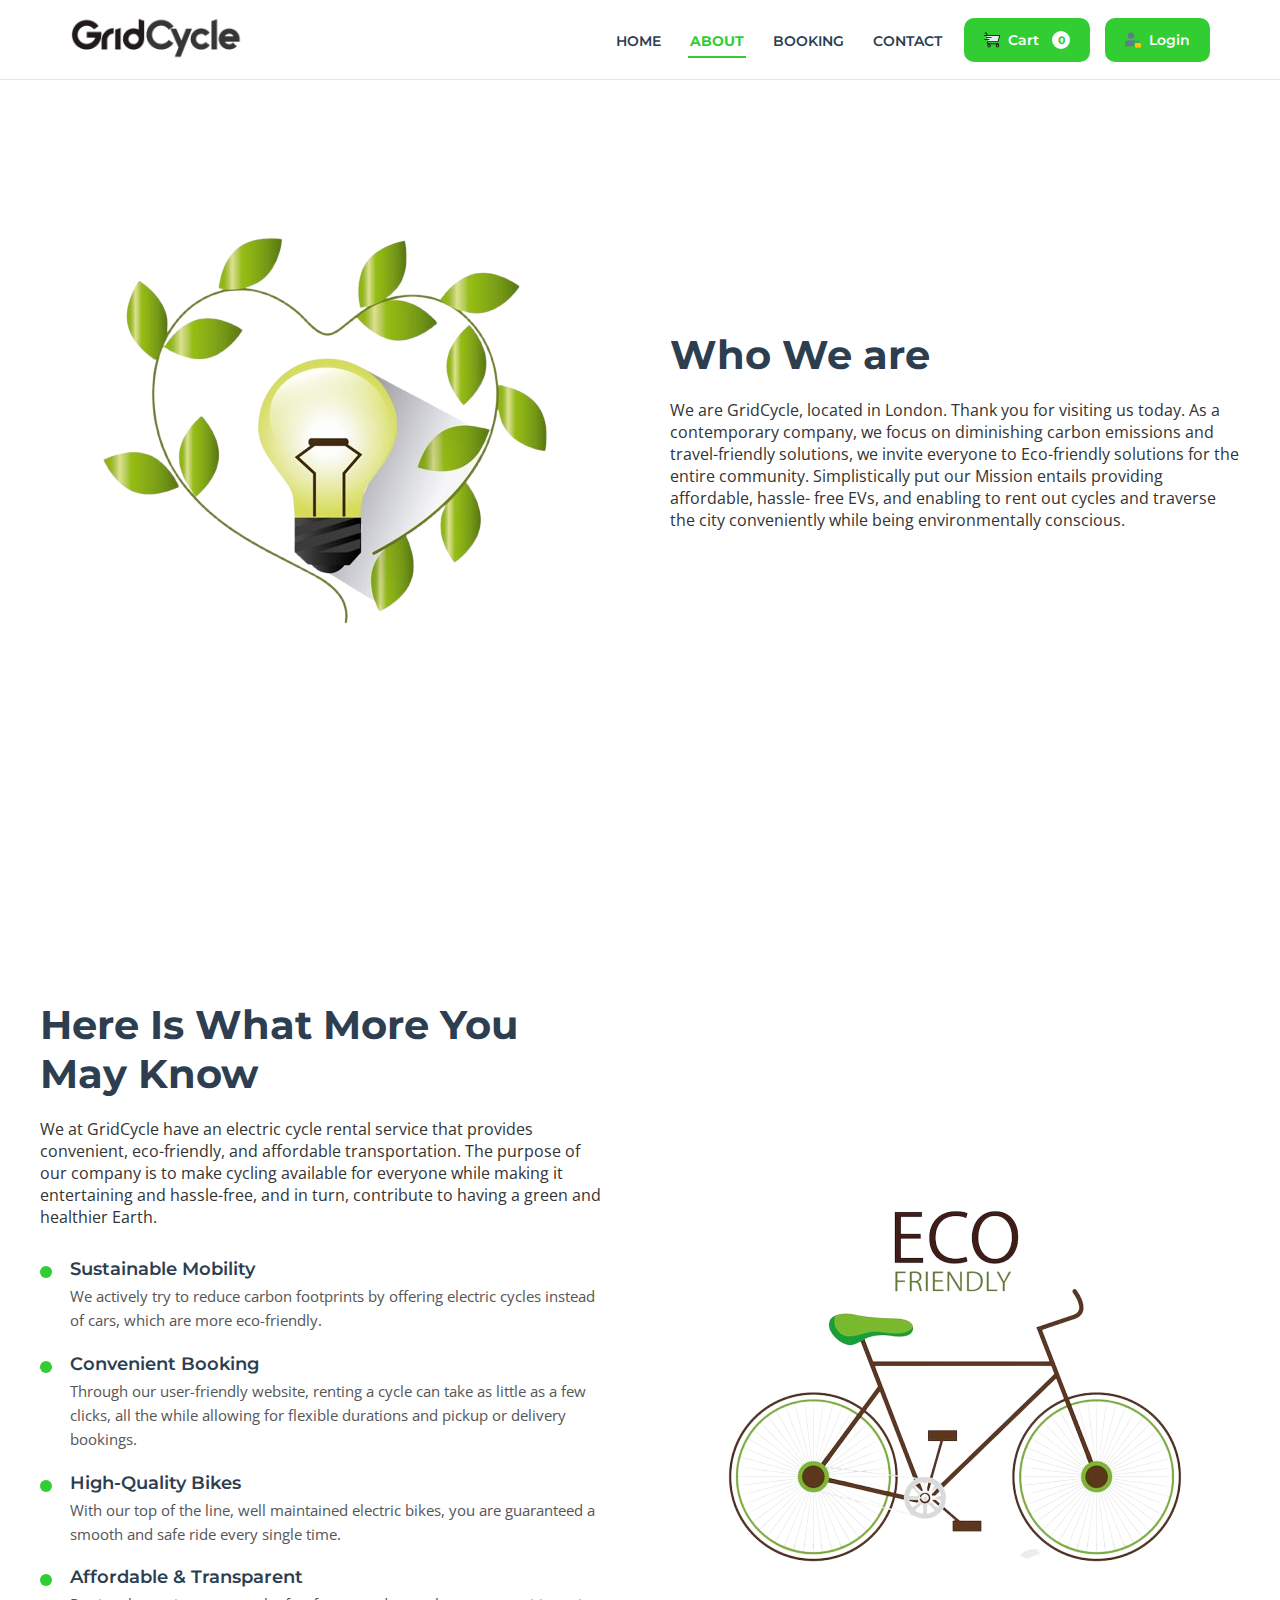
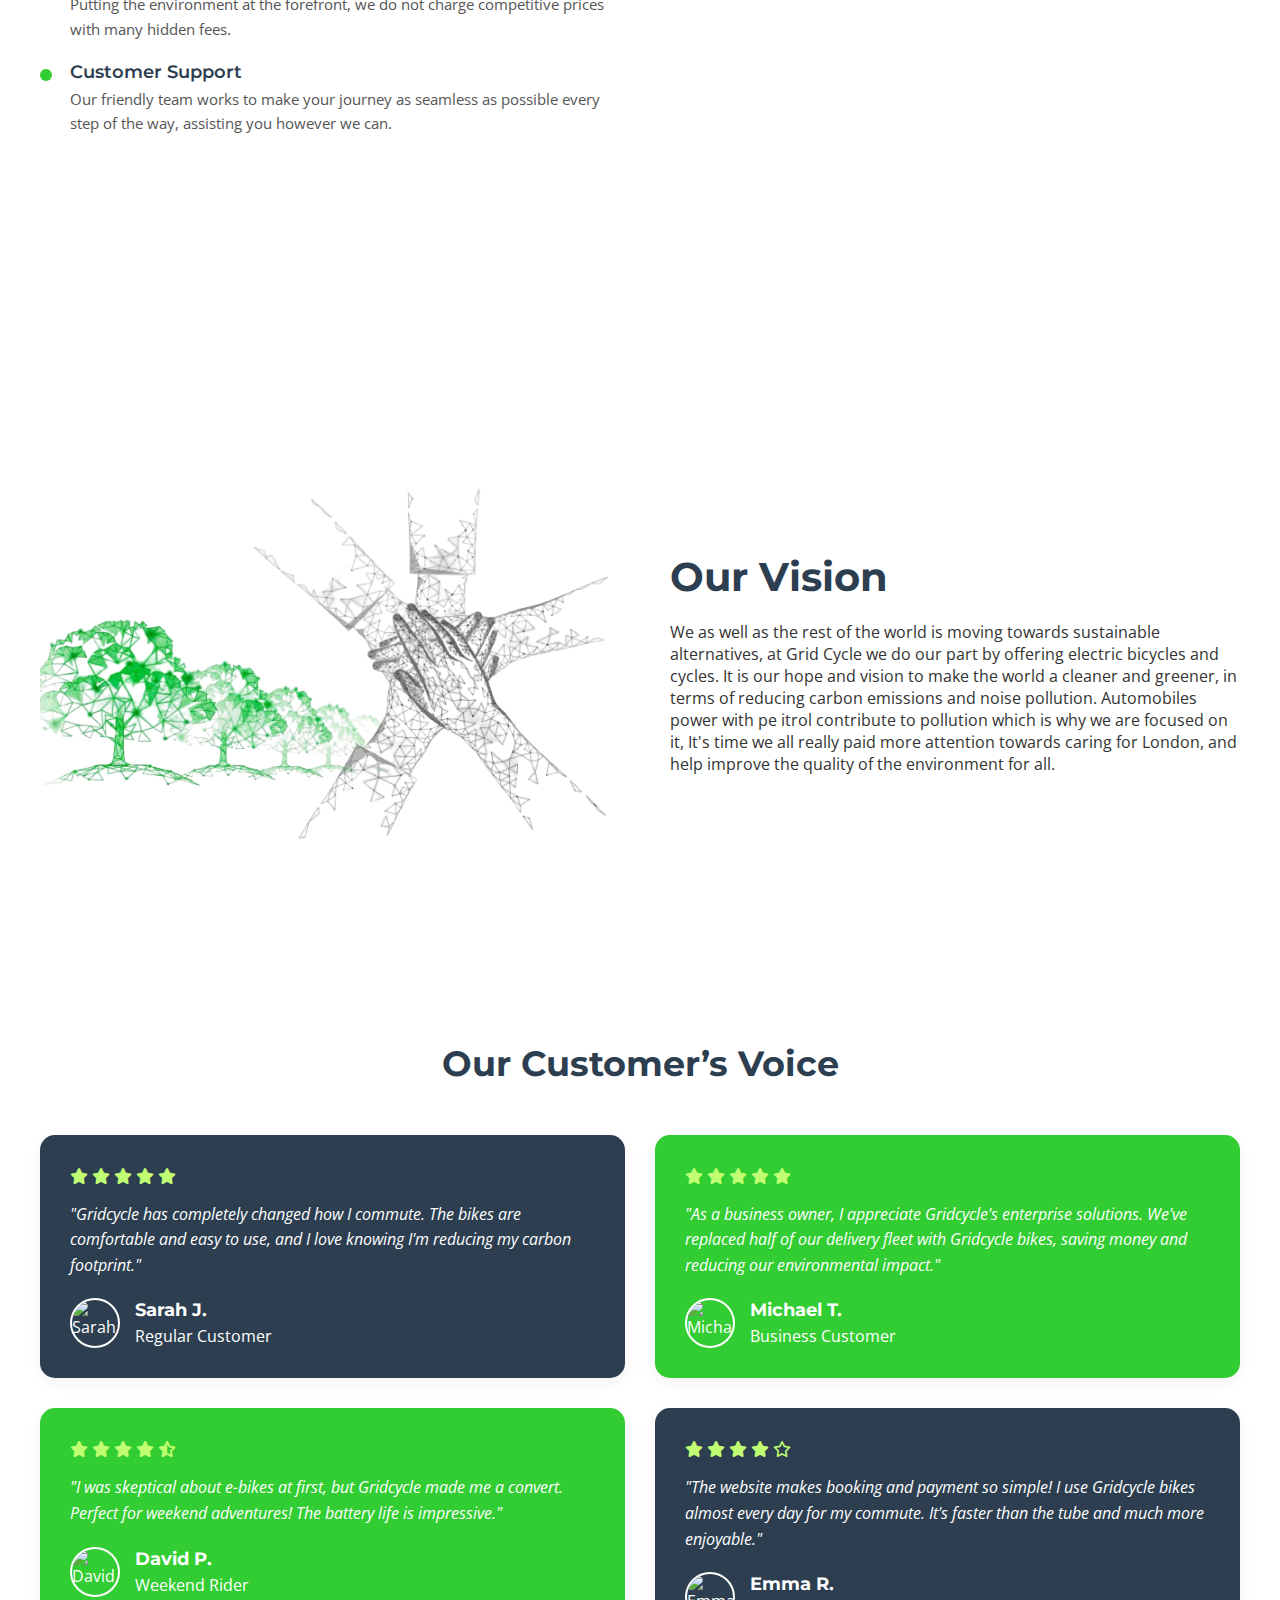
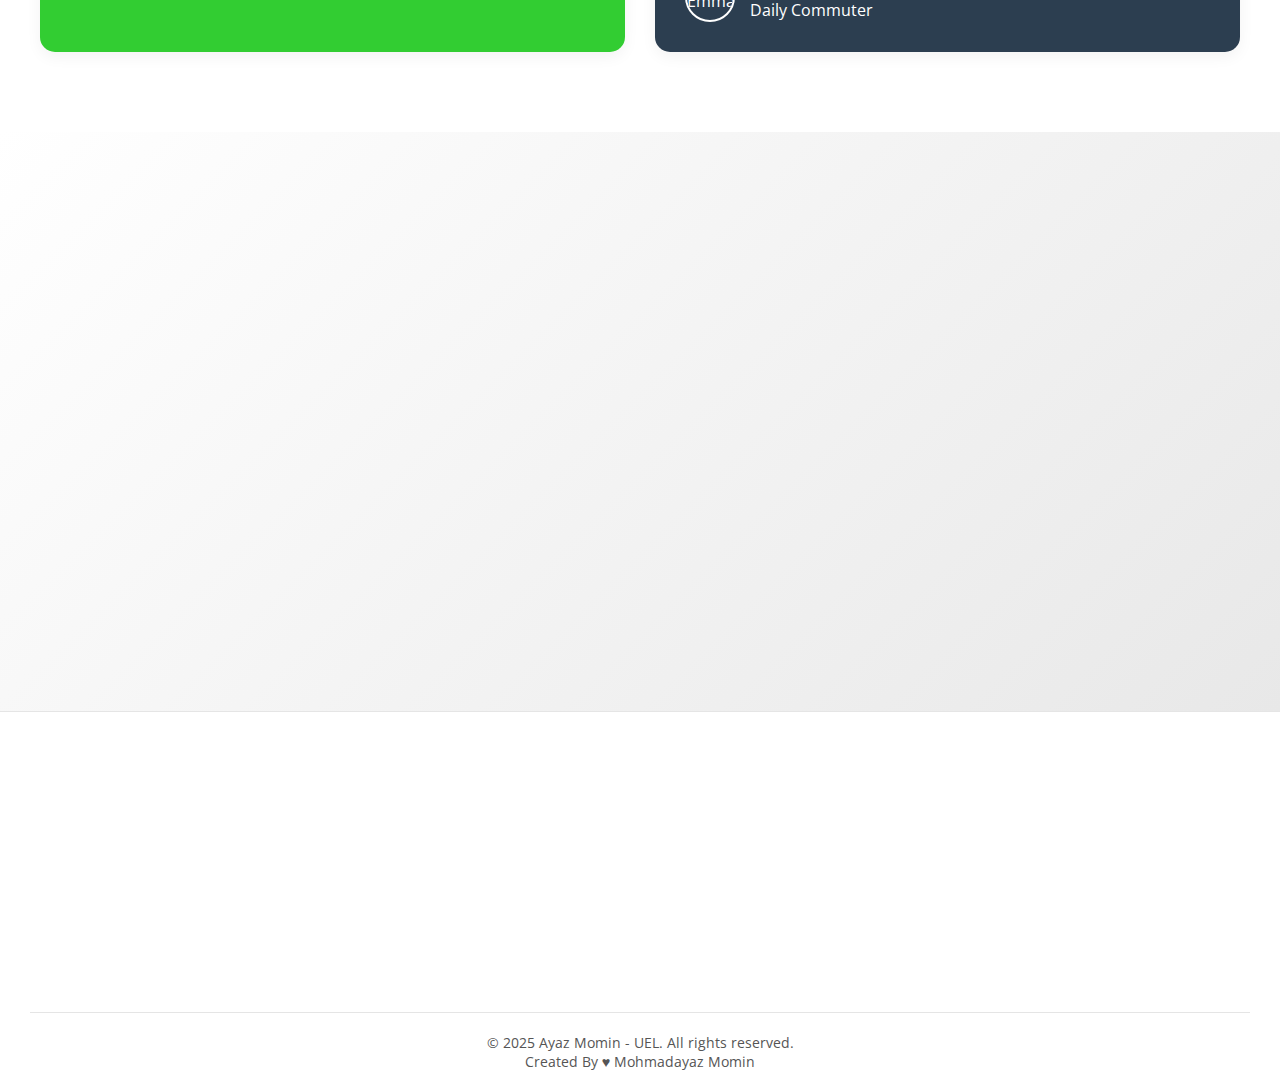
==== about.html @ 5d43e517 "Initial commit" ====
<!DOCTYPE html>
<html lang="en">
  <head>
    <meta charset="UTF-8" />
    <meta
      name="viewport"
      content="width=device-width, initial-scale=1.0, minimum-scale=1.0, maximum-scale=1.0, user-scalable=no"
    />
    <meta name="apple-mobile-web-app-capable" content="yes" />
    <title>About Us - Gridcycle</title>
    <link
      rel="stylesheet"
      href="https://cdnjs.cloudflare.com/ajax/libs/font-awesome/6.0.0/css/all.min.css"
    />
    <link
      href="https://fonts.googleapis.com/css2?family=Montserrat:wght@300;400;600;700&family=Open+Sans:wght@300;400;600&display=swap"
      rel="stylesheet"
    />
    <link rel="stylesheet" href="assets/css/style.css" />
    <link rel="stylesheet" href="assets/css/about.css" />
    <link rel="icon" href="assets/img/favico.ico" />
  </head>
  <body>
    <nav id="navbar">
      <div class="nav-wrapper">
        <div class="logo">
          <a href="index.html"><img src="assets/img/logo.png" alt="Logo" /></a>
        </div>
        <div class="nav-content-right">
          <ul id="menu">
            <li><a href="index.html">Home</a></li>
            <li><a href="about.html" class="active">About</a></li>
            <li><a href="booking.html">Booking</a></li>
            <li><a href="contact.html">Contact</a></li>
          </ul>
          <div class="nav-buttons desktop">
            <button class="nav-btn cart-btn" id="cartButton">
              <img
                src="assets/img/icons/cart.png"
                alt="Cart"
                class="btn-icon"
              />
              <span>Cart</span>
              <span class="cart-count" id="cartCount">0</span>
            </button>
            <button class="nav-btn login-btn" id="loginButton">
              <img
                src="assets/img/icons/user.png"
                alt="Login"
                class="btn-icon"
              />
              <span>Login</span>
            </button>
          </div>
          <button id="hamburger" aria-label="Menu">
            <span></span>
            <span></span>
            <span></span>
          </button>
        </div>
      </div>
    </nav>

    <div id="menu-container">
      <ul id="menu-mobile">
        <li><a href="index.html">Home</a></li>
        <li><a href="about.html" class="active">About</a></li>
        <li><a href="booking.html">Booking</a></li>
        <li><a href="contact.html">Contact</a></li>
      </ul>
      <div class="nav-buttons">
        <button class="nav-btn cart-btn" id="cartButtonMobile">
          <img src="assets/img/icons/cart.png" alt="Cart" class="btn-icon" />
          <span>Cart</span>
          <span class="cart-count" id="cartCountMobile">0</span>
        </button>
        <button class="nav-btn login-btn" id="loginButtonMobile">
          <img src="assets/img/icons/user.png" alt="Login" class="btn-icon" />
          <span>Login</span>
        </button>
      </div>
    </div>

    <section class="hero-section first-hero animated">
      <div class="hero-container">
        <div class="hero-image">
          <img src="assets/img/who-we-are-2.png" alt="Who We Are" />
        </div>
        <div class="hero-text">
          <h1 class="heading">Who We are</h1>
          <p class="subtext">
            We are GridCycle, located in London. Thank you for visiting us
            today. As a contemporary company, we focus on diminishing carbon
            emissions and travel-friendly solutions, we invite everyone to
            Eco-friendly solutions for the entire community. Simplistically put
            our Mission entails providing affordable, hassle- free EVs, and
            enabling to rent out cycles and traverse the city conveniently while
            being environmentally conscious.
          </p>
        </div>
      </div>
    </section>

    <section class="hero-section animated">
      <div class="hero-container">
        <div class="hero-text">
          <h1 class="heading">Here Is What More You May Know</h1>
          <p class="subtext">
            We at GridCycle have an electric cycle rental service that provides
            convenient, eco-friendly, and affordable transportation. The purpose
            of our company is to make cycling available for everyone while
            making it entertaining and hassle-free, and in turn, contribute to
            having a green and healthier Earth.
          </p>
          <ul class="features-list">
            <li class="feature-item animated">
              <div class="feature-bullet"></div>
              <div class="feature-content">
                <h3 class="feature-title">Sustainable Mobility</h3>
                <p class="feature-desc">
                  We actively try to reduce carbon footprints by offering
                  electric cycles instead of cars, which are more eco-friendly.
                </p>
              </div>
            </li>
            <li class="feature-item animated">
              <div class="feature-bullet"></div>
              <div class="feature-content">
                <h3 class="feature-title">Convenient Booking</h3>
                <p class="feature-desc">
                  Through our user-friendly website, renting a cycle can take as
                  little as a few clicks, all the while allowing for flexible
                  durations and pickup or delivery bookings.
                </p>
              </div>
            </li>
            <li class="feature-item animated">
              <div class="feature-bullet"></div>
              <div class="feature-content">
                <h3 class="feature-title">High-Quality Bikes</h3>
                <p class="feature-desc">
                  With our top of the line, well maintained electric bikes, you
                  are guaranteed a smooth and safe ride every single time.
                </p>
              </div>
            </li>
            <li class="feature-item animated">
              <div class="feature-bullet"></div>
              <div class="feature-content">
                <h3 class="feature-title">Affordable & Transparent</h3>
                <p class="feature-desc">
                  Putting the environment at the forefront, we do not charge
                  competitive prices with many hidden fees.
                </p>
              </div>
            </li>
            <li class="feature-item animated">
              <div class="feature-bullet"></div>
              <div class="feature-content">
                <h3 class="feature-title">Customer Support</h3>
                <p class="feature-desc">
                  Our friendly team works to make your journey as seamless as
                  possible every step of the way, assisting you however we can.
                </p>
              </div>
            </li>
          </ul>
        </div>
        <div class="hero-image">
          <img
            src="assets/img/about-hero-2.png"
            alt="Here Is What More You May Know"
          />
        </div>
      </div>
    </section>

    <section class="hero-section animated">
      <div class="hero-container">
        <div class="hero-image">
          <img src="assets/img/vision.png" alt="Our Team" />
        </div>
        <div class="hero-text">
          <h1 class="heading">Our Vision</h1>
          <p class="subtext">
            We as well as the rest of the world is moving towards sustainable
            alternatives, at Grid Cycle we do our part by offering electric
            bicycles and cycles. It is our hope and vision to make the world a
            cleaner and greener, in terms of reducing carbon emissions and noise
            pollution. Automobiles power with pe itrol contribute to pollution
            which is why we are focused on it, It's time we all really paid more
            attention towards caring for London, and help improve the quality of
            the environment for all.
          </p>
        </div>
      </div>
    </section>

    <section class="testimonials-section animated">
      <div class="section-header">
        <h2>Our Customer’s Voice</h2>
      </div>
      <div class="testimonials-container">
        <div class="testimonial-card black">
          <div class="rating">
            <i class="fas fa-star"></i>
            <i class="fas fa-star"></i>
            <i class="fas fa-star"></i>
            <i class="fas fa-star"></i>
            <i class="fas fa-star"></i>
          </div>
          <p class="testimonial-content">
            "Gridcycle has completely changed how I commute. The bikes are
            comfortable and easy to use, and I love knowing I'm reducing my
            carbon footprint."
          </p>
          <div class="testimonial-author">
            <div class="author-avatar">
              <img
                src="https://randomuser.me/api/portraits/women/76.jpg"
                alt="Sarah J."
              />
            </div>
            <div class="author-info">
              <h4>Sarah J.</h4>
              <p>Regular Customer</p>
            </div>
          </div>
        </div>

        <div class="testimonial-card green">
          <div class="rating">
            <i class="fas fa-star"></i>
            <i class="fas fa-star"></i>
            <i class="fas fa-star"></i>
            <i class="fas fa-star"></i>
            <i class="fas fa-star"></i>
          </div>
          <p class="testimonial-content">
            "As a business owner, I appreciate Gridcycle's enterprise solutions.
            We've replaced half of our delivery fleet with Gridcycle bikes,
            saving money and reducing our environmental impact."
          </p>
          <div class="testimonial-author">
            <div class="author-avatar">
              <img
                src="https://randomuser.me/api/portraits/men/49.jpg"
                alt="Michael T."
              />
            </div>
            <div class="author-info">
              <h4>Michael T.</h4>
              <p>Business Customer</p>
            </div>
          </div>
        </div>

        <div class="testimonial-card green">
          <div class="rating">
            <i class="fas fa-star"></i>
            <i class="fas fa-star"></i>
            <i class="fas fa-star"></i>
            <i class="fas fa-star"></i>
            <i class="fas fa-star-half-alt"></i>
          </div>
          <p class="testimonial-content">
            "I was skeptical about e-bikes at first, but Gridcycle made me a
            convert. Perfect for weekend adventures! The battery life is
            impressive."
          </p>
          <div class="testimonial-author">
            <div class="author-avatar">
              <img
                src="https://randomuser.me/api/portraits/men/7.jpg"
                alt="David P."
              />
            </div>
            <div class="author-info">
              <h4>David P.</h4>
              <p>Weekend Rider</p>
            </div>
          </div>
        </div>

        <div class="testimonial-card black">
          <div class="rating">
            <i class="fas fa-star"></i>
            <i class="fas fa-star"></i>
            <i class="fas fa-star"></i>
            <i class="fas fa-star"></i>
            <i class="far fa-star"></i>
          </div>
          <p class="testimonial-content">
            "The website makes booking and payment so simple! I use Gridcycle
            bikes almost every day for my commute. It's faster than the tube and
            much more enjoyable."
          </p>
          <div class="testimonial-author">
            <div class="author-avatar">
              <img
                src="https://randomuser.me/api/portraits/women/85.jpg"
                alt="Emma R."
              />
            </div>
            <div class="author-info">
              <h4>Emma R.</h4>
              <p>Daily Commuter</p>
            </div>
          </div>
        </div>
      </div>
    </section>

    <section class="cta-section animated">
      <div class="cta-container">
        <div class="cta-card">
          <h2 class="cta-heading">Try Gridcycle's EV Ride Today</h2>
          <p class="cta-text">
            Experience the future of transportation with Gridcycle's electric
            cycles. Enjoy a smooth, eco-friendly ride and discover the
            convenience of our rental services.
          </p>
          <div class="cta-buttons">
            <button class="btn cta-btn-white">
              <i class="fas fa-calendar-check"></i> Book Free Demo
            </button>
            <button class="btn cta-btn-green">
              <i class="fas fa-building"></i> Enterprise Solutions
            </button>
          </div>
        </div>
      </div>
    </section>

    <footer class="footer animated">
      <div class="footer-container">
        <div class="footer-left">
          <div class="footer-logo">
            <img src="assets/img/logo.png" alt="Gridcycle Logo" />
          </div>
          <p class="footer-tagline">Ride Green, Live Clean with GridCycle.</p>
          <div class="footer-contact">
            <p>24, St George's Avenue, London, United Kingdom</p>
            <p>Call: +44 7553559944</p>
            <p>Email: info@gridcycle.com</p>
          </div>
        </div>
        <div class="footer-right">
          <div class="footer-sitemap">
            <h4>Quick Links</h4>
            <ul>
              <li><a href="index.html">Home</a></li>
              <li><a href="about.html">About</a></li>
              <li><a href="booking.html">Booking</a></li>
              <li><a href="contact.html">Contact</a></li>
              <li><a href="cart.html">Cart</a></li>
              <li><a href="login.html">Login</a></li>
            </ul>
          </div>
        </div>
      </div>
      <div class="footer-bottom">
        <p>&copy; 2025 Ayaz Momin - UEL. All rights reserved.</p>
        <p>Created By &#x2665; Mohmadayaz Momin</p>
      </div>
    </footer>

    <script src="assets/js/about.js"></script>
  </body>
</html>
---- assets/css/style.css ----
* {
  margin: 0;
  padding: 0;
  box-sizing: border-box;
  -webkit-tap-highlight-color: transparent;
}

html {
  scroll-behavior: smooth;
}

body {
  font-family: "Open Sans", sans-serif;
  background: #fff;
  color: #333;
  overflow-x: hidden;
  text-rendering: optimizeLegibility;
  -webkit-font-smoothing: antialiased;
}

#navbar {
  position: fixed;
  top: 0;
  width: 100%;
  z-index: 1000;
  height: 80px;
  background: white;
  border-bottom: 1px solid rgba(0, 0, 0, 0.1);
  transition: all 0.4s ease;
  -webkit-backface-visibility: hidden;
}

#navbar.scrolled {
  box-shadow: 0 4px 15px rgba(0, 0, 0, 0.1);
  height: 70px;
}

.nav-wrapper {
  display: flex;
  justify-content: space-between;
  align-items: center;
  max-width: 1200px;
  margin: 0 auto;
  padding: 0 30px;
  height: 100%;
}

.nav-content-right {
  display: flex;
  align-items: center;
  margin-left: auto;
}

.logo img {
  height: 45px;
  transition: transform 0.3s cubic-bezier(0.175, 0.885, 0.32, 1.275);
}

.logo:hover img {
  transform: scale(1.1) rotate(-5deg);
}

#menu {
  display: flex;
  list-style: none;
  align-items: center;
  margin-right: 20px;
}

#menu li {
  margin-left: 25px;
  position: relative;
}

#menu li:first-child {
  margin-left: 0;
}

#menu li a {
  color: #2c3e50;
  text-decoration: none;
  font-family: "Montserrat", sans-serif;
  font-size: 14px;
  font-weight: 600;
  text-transform: uppercase;
  padding: 8px 2px;
  transition: all 0.3s ease;
  position: relative;
}

#menu li a::after {
  content: "";
  position: absolute;
  width: 0;
  height: 2px;
  bottom: 0;
  left: 0;
  background-color: #32cd32;
  transition: width 0.3s ease;
}

#menu li a:hover::after,
#menu li a.active::after {
  width: 100%;
}

#menu li a:hover {
  color: #32cd32;
}

#menu li a.active {
  color: #32cd32;
  font-weight: 700;
}

.nav-buttons {
  display: flex;
  gap: 15px;
}

.nav-btn {
  display: flex;
  align-items: center;
  gap: 8px;
  padding: 10px 20px;
  background: #32cd32;
  color: white;
  border: none;
  border-radius: 10px;
  font-family: "Montserrat", sans-serif;
  font-size: 14px;
  font-weight: 600;
  cursor: pointer;
  transition: all 0.3s cubic-bezier(0.175, 0.885, 0.32, 1.275);
  min-height: 44px;
}

.nav-btn:hover {
  background: #28a428;
  transform: translateY(-3px);
  box-shadow: 0 5px 15px rgba(50, 205, 50, 0.4);
}

.btn-icon {
  width: 16px;
  height: 16px;
  object-fit: contain;
  transition: transform 0.3s ease;
}

.nav-btn:hover .btn-icon {
  transform: rotate(10deg) scale(1.1);
}

.cart-count {
  background: white;
  color: #32cd32;
  border-radius: 50%;
  width: 18px;
  height: 18px;
  display: flex;
  align-items: center;
  justify-content: center;
  font-size: 11px;
  margin-left: 5px;
  font-weight: 700;
}

#hamburger {
  display: none;
  cursor: pointer;
  width: 30px;
  height: 20px;
  position: relative;
  margin-left: 20px;
  z-index: 1001;
  flex-direction: column;
  justify-content: space-between;
}

#hamburger span {
  display: block;
  height: 3px;
  width: 100%;
  background: #32cd32;
  border-radius: 3px;
  transition: all 0.3s ease;
  transform-origin: left center;
}

#hamburger.active span:nth-child(1) {
  transform: rotate(45deg) translate(1px, -1px);
}

#hamburger.active span:nth-child(2) {
  opacity: 0;
  width: 0;
}

#hamburger.active span:nth-child(3) {
  transform: rotate(-45deg) translate(1px, 1px);
}

.mobile-nav-buttons {
  display: none;
  flex-direction: column;
  gap: 15px;
  padding: 20px 30px;
  border-top: 1px solid #eee;
  width: 100%;
}

.mobile-nav-buttons .nav-btn {
  width: 100%;
  justify-content: center;
}

@media (max-width: 768px) {
  #menu {
    position: fixed;
    top: 80px;
    left: 0;
    width: 100%;
    background: white;
    flex-direction: column;
    padding: 0;
    box-shadow: 0 10px 20px rgba(0, 0, 0, 0.1);
    transform: translateY(-150%);
    transition: transform 0.4s ease;
    z-index: 999;
    margin-right: 0;
    height: calc(100vh - 80px);
    overflow-y: auto;
  }

  #menu.active {
    transform: translateY(0);
  }

  #menu li {
    margin: 0;
    width: 100%;
    padding: 0 30px;
  }

  #menu li a {
    display: block;
    padding: 15px 0;
    font-size: 16px;
  }

  .nav-buttons {
    display: none;
  }

  #hamburger {
    display: flex;
  }
}

.hero-section {
  padding: 120px 30px;
  margin-top: 80px;
  opacity: 0;
  transform: translateY(20px);
  animation: fadeInUp 0.8s forwards;
  background-color: white;
}

.first-hero {
  animation-delay: 0.2s;
  margin-top: 0;
  padding-top: 180px;
}

.how-it-works {
  animation-delay: 0.3s;
}

.why-choose {
  animation-delay: 0.4s;
}

.who-we-are {
  animation-delay: 0.5s;
}

@keyframes fadeInUp {
  to {
    opacity: 1;
    transform: translateY(0);
  }
}

.hero-container {
  max-width: 1200px;
  margin: 0 auto;
  display: flex;
  align-items: center;
  gap: 60px;
}

.how-it-works .hero-container {
  flex-direction: row;
}

.why-choose .hero-container {
  flex-direction: row-reverse;
}

.who-we-are .hero-container {
  flex-direction: row;
}

.hero-text {
  flex: 1;
}

.hero-image {
  flex: 1;
  display: flex;
  justify-content: center;
  align-items: center;
  perspective: 1000px;
}

.hero-image img {
  max-width: 100%;
  height: auto;
  max-height: 500px;
  object-fit: contain;
  transition: all 0.5s ease;
  transform-style: preserve-3d;
}

.hero-image:hover img {
  transform: translateZ(20px) rotateY(5deg) scale(1.03);
  filter: drop-shadow(0 15px 30px rgba(0, 0, 0, 0.15));
}

.heading {
  font-family: "Montserrat", sans-serif;
  font-size: 2.5rem;
  font-weight: 700;
  margin-bottom: 20px;
  color: #2c3e50;
  position: relative;
  display: inline-block;
  transition: all 0.3s ease;
}

.heading:hover {
  color: #32cd32;
  transform: translateX(5px);
}

.lead {
  font-size: 1.1rem;
  line-height: 1.7;
  margin-bottom: 30px;
  color: #555;
  transition: all 0.3s ease;
}

.lead:hover {
  color: #333;
}

.who-we-are .subtext {
  text-align: left;
  margin-bottom: 30px;
  font-size: 1.1rem;
  line-height: 1.7;
  color: #555;
  transition: all 0.3s ease;
}

.who-we-are .subtext:hover {
  color: #333;
}

.button-group {
  display: flex;
  gap: 20px;
}

.btn {
  padding: 15px 30px;
  font-family: "Montserrat", sans-serif;
  font-size: 1rem;
  font-weight: 600;
  border-radius: 10px;
  cursor: pointer;
  display: flex;
  align-items: center;
  gap: 12px;
  transition: all 0.3s ease;
  position: relative;
  overflow: hidden;
  min-height: 48px;
}

.btn::after {
  content: "";
  position: absolute;
  top: 0;
  left: 0;
  width: 100%;
  height: 100%;
  background: rgba(255, 255, 255, 0.1);
  transform: translateX(-100%);
  transition: transform 0.4s ease;
}

.btn:hover::after {
  transform: translateX(0);
}

.primary-btn {
  background: #32cd32;
  color: white;
  border: none;
  box-shadow: 0 4px 15px rgba(50, 205, 50, 0.3);
}

.primary-btn:hover {
  background: #28a428;
  transform: translateY(-3px);
  box-shadow: 0 8px 25px rgba(50, 205, 50, 0.4);
}

.secondary-btn {
  background: #2c3e50;
  color: white;
  border: none;
  box-shadow: 0 4px 15px rgba(44, 62, 80, 0.3);
}

.secondary-btn:hover {
  background: #34495e;
  transform: translateY(-3px);
  box-shadow: 0 8px 25px rgba(44, 62, 80, 0.4);
}

.btn-icon-large {
  width: 20px;
  height: 20px;
  object-fit: contain;
  transition: transform 0.3s ease;
}

.btn:hover .btn-icon-large {
  transform: rotate(10deg) scale(1.2);
}

.features-list {
  list-style: none;
  padding-left: 0;
  margin: 30px 0;
}

.feature-item {
  position: relative;
  margin-bottom: 20px;
  padding-left: 30px;
  opacity: 0;
  transform: translateX(-20px);
  transition: all 0.5s cubic-bezier(0.175, 0.885, 0.32, 1.275);
  cursor: pointer;
}

.feature-bullet {
  position: absolute;
  left: 0;
  top: 8px;
  width: 12px;
  height: 12px;
  background-color: #32cd32;
  border-radius: 50%;
  transition: all 0.3s ease;
}

.feature-item:hover .feature-bullet,
.feature-item:active .feature-bullet,
.feature-item.active-touch .feature-bullet {
  transform: scale(1.3);
  box-shadow: 0 0 0 3px rgba(50, 205, 50, 0.2);
}

.feature-title {
  font-family: "Montserrat", sans-serif;
  font-size: 1.1rem;
  font-weight: 600;
  color: #2c3e50;
  margin-bottom: 5px;
  transition: all 0.3s ease;
}

.feature-item:hover .feature-title,
.feature-item:active .feature-title,
.feature-item.active-touch .feature-title {
  color: #32cd32;
  transform: translateX(5px);
}

.feature-desc {
  font-size: 0.95rem;
  line-height: 1.6;
  color: #555;
}

.products-section {
  padding: 80px 30px;
  background: white;
}

.section-header {
  text-align: center;
  margin-bottom: 50px;
}

.section-header h2 {
  font-family: "Montserrat", sans-serif;
  font-size: 2.2rem;
  color: #2c3e50;
}

.products-container {
  display: grid;
  grid-template-columns: repeat(auto-fit, minmax(300px, 1fr));
  gap: 30px;
  max-width: 1200px;
  margin: 0 auto;
  padding: 0 20px;
}

.product-card {
  background: white;
  border-radius: 20px;
  padding: 30px;
  border: 2px solid #000;
  text-align: center;
  transition: all 0.3s ease;
  opacity: 0;
  transform: translateY(30px);
  box-shadow: 0 5px 15px rgba(0, 0, 0, 0.05);
}

.product-card:hover {
  transform: translateY(-10px);
  box-shadow: 0 15px 30px rgba(0, 0, 0, 0.1);
}

.product-image {
  margin-bottom: 20px;
  overflow: hidden;
  border-radius: 15px;
  transition: all 0.3s ease;
}

.product-image img {
  width: 100%;
  border: 1px solid #000;
  transition: transform 0.3s ease;
}

.product-card:hover .product-image img {
  transform: scale(1.05);
}

.product-name {
  font-family: "Montserrat", sans-serif;
  font-size: 1.5rem;
  margin-bottom: 15px;
  color: #2c3e50;
  transition: all 0.3s ease;
}

.product-card:hover .product-name {
  color: #32cd32;
}

.product-features {
  list-style: none;
  margin-bottom: 25px;
  text-align: left;
  padding-left: 20px;
}

.product-features li {
  font-family: "Open Sans", sans-serif;
  margin-bottom: 10px;
  position: relative;
  padding-left: 15px;
}

.product-features li:before {
  content: "•";
  color: #32cd32;
  position: absolute;
  left: 0;
}

.product-btn {
  width: 100%;
  justify-content: center;
}

.modal-overlay {
  position: fixed;
  top: 0;
  left: 0;
  right: 0;
  bottom: 0;
  background: rgba(0, 0, 0, 0.7);
  display: flex;
  justify-content: center;
  align-items: center;
  z-index: 2000;
  opacity: 0;
  visibility: hidden;
  transition: all 0.3s ease;
}

.modal-overlay.active {
  opacity: 1;
  visibility: visible;
}

.booking-modal {
  background: white;
  border-radius: 20px;
  width: 90%;
  max-width: 800px;
  max-height: 90vh;
  overflow-y: auto;
  padding: 30px;
  transform: translateY(20px);
  transition: transform 0.3s ease;
  position: relative;
}

.modal-overlay.active .booking-modal {
  transform: translateY(0);
}

.close-modal {
  position: absolute;
  top: 20px;
  right: 20px;
  background: none;
  border: none;
  font-size: 24px;
  cursor: pointer;
  color: #555;
  transition: color 0.3s ease;
}

.close-modal:hover {
  color: #32cd32;
}

.modal-header {
  margin-bottom: 30px;
  text-align: center;
}

.modal-header h2 {
  font-family: "Montserrat", sans-serif;
  font-size: 1.8rem;
  color: #2c3e50;
}

.booking-steps {
  display: flex;
  justify-content: center;
  margin-bottom: 30px;
}

.step {
  display: flex;
  flex-direction: column;
  align-items: center;
  padding: 0 15px;
  position: relative;
}

.step-number {
  width: 40px;
  height: 40px;
  border-radius: 50%;
  background: #f0f0f0;
  display: flex;
  justify-content: center;
  align-items: center;
  font-family: "Montserrat", sans-serif;
  font-weight: 600;
  color: #555;
  margin-bottom: 10px;
  transition: all 0.3s ease;
}

.step.active .step-number {
  background: #32cd32;
  color: white;
}

.step.completed .step-number {
  background: #28a428;
  color: white;
}

.step-title {
  font-family: "Montserrat", sans-serif;
  font-size: 0.9rem;
  color: #555;
}

.step.active .step-title {
  color: #32cd32;
  font-weight: 600;
}

.step.completed .step-title {
  color: #28a428;
}

.step:not(:last-child)::after {
  content: "";
  position: absolute;
  top: 20px;
  right: -30px;
  width: 30px;
  height: 2px;
  background: #f0f0f0;
}

.step.completed:not(:last-child)::after {
  background: #28a428;
}

.step-content {
  display: none;
}

.step-content.active {
  display: block;
}

.calendar-container {
  margin-bottom: 30px;
}

.calendar-header {
  display: flex;
  justify-content: space-between;
  align-items: center;
  margin-bottom: 15px;
}

.calendar-title {
  font-family: "Montserrat", sans-serif;
  font-size: 1.2rem;
  color: #2c3e50;
}

.calendar-nav {
  display: flex;
  gap: 10px;
}

.calendar-nav button {
  background: #f0f0f0;
  border: none;
  border-radius: 5px;
  padding: 5px 10px;
  cursor: pointer;
  transition: all 0.3s ease;
}

.calendar-nav button:hover {
  background: #32cd32;
  color: white;
}

.calendar-grid {
  display: grid;
  grid-template-columns: repeat(7, 1fr);
  gap: 10px;
}

.calendar-day-header {
  text-align: center;
  font-family: "Montserrat", sans-serif;
  font-size: 0.9rem;
  color: #555;
  padding: 5px;
}

.calendar-day {
  aspect-ratio: 1;
  display: flex;
  justify-content: center;
  align-items: center;
  border-radius: 10px;
  cursor: pointer;
  transition: all 0.3s ease;
  position: relative;
}

.calendar-day:hover {
  background: #f0f0f0;
}

.calendar-day.selected {
  background: #32cd32;
  color: white;
}

.calendar-day.disabled {
  color: #ccc;
  cursor: not-allowed;
}

.calendar-day.disabled:hover {
  background: transparent;
}

.calendar-day.today {
  font-weight: bold;
  color: #32cd32;
}

.calendar-day.selected.today {
  color: white;
}

.duration-container {
  margin-top: 30px;
}

.duration-header {
  font-family: "Montserrat", sans-serif;
  font-size: 1.2rem;
  color: #2c3e50;
  margin-bottom: 15px;
}

.duration-options {
  display: flex;
  flex-wrap: wrap;
  gap: 10px;
}

.duration-option {
  padding: 10px 15px;
  background: #f0f0f0;
  border-radius: 5px;
  cursor: pointer;
  transition: all 0.3s ease;
}

.duration-option:hover {
  background: #32cd32;
  color: white;
}

.duration-option.selected {
  background: #32cd32;
  color: white;
}

.location-container {
  margin-top: 30px;
}

.location-header {
  font-family: "Montserrat", sans-serif;
  font-size: 1.2rem;
  color: #2c3e50;
  margin-bottom: 15px;
}

.location-input {
  width: 100%;
  padding: 12px 15px;
  border: 1px solid #ddd;
  border-radius: 8px;
  font-family: "Open Sans", sans-serif;
  font-size: 1rem;
  transition: all 0.3s ease;
}

.location-input:focus {
  border-color: #32cd32;
  outline: none;
  box-shadow: 0 0 0 3px rgba(50, 205, 50, 0.2);
}

.time-slots-container {
  margin-top: 30px;
}

.time-slots-header {
  font-family: "Montserrat", sans-serif;
  font-size: 1.2rem;
  color: #2c3e50;
  margin-bottom: 15px;
}

.time-slots-grid {
  display: grid;
  grid-template-columns: repeat(auto-fill, minmax(100px, 1fr));
  gap: 10px;
}

.time-slot {
  padding: 10px;
  text-align: center;
  background: #f0f0f0;
  border-radius: 5px;
  cursor: pointer;
  transition: all 0.3s ease;
}

.time-slot:hover {
  background: #32cd32;
  color: white;
}

.time-slot.selected {
  background: #32cd32;
  color: white;
}

.time-slot.disabled {
  background: #f9f9f9;
  color: #ccc;
  cursor: not-allowed;
}

.time-slot.disabled:hover {
  background: #f9f9f9;
  color: #ccc;
}

.modal-actions {
  display: flex;
  justify-content: space-between;
  margin-top: 30px;
}

.modal-btn {
  padding: 12px 25px;
  border-radius: 10px;
  font-family: "Montserrat", sans-serif;
  font-weight: 600;
  cursor: pointer;
  transition: all 0.3s ease;
}

.modal-btn.back {
  background: #f0f0f0;
  color: #555;
  border: none;
}

.modal-btn.back:hover {
  background: #e0e0e0;
}

.modal-btn.next {
  background: #32cd32;
  color: white;
  border: none;
}

.modal-btn.next:hover {
  background: #28a428;
}

.modal-btn.complete {
  background: #2c3e50;
  color: white;
  border: none;
}

.modal-btn.complete:hover {
  background: #34495e;
}

.toast-container {
  position: fixed;
  top: 20px;
  right: 20px;
  z-index: 9999;
}

.toast {
  display: flex;
  align-items: center;
  padding: 15px 20px;
  border-radius: 8px;
  box-shadow: 0 4px 12px rgba(0, 0, 0, 0.15);
  margin-bottom: 10px;
  transform: translateX(150%);
  transition: transform 0.3s ease;
  max-width: 350px;
}

.toast.show {
  transform: translateX(0);
}

.toast-icon {
  margin-right: 15px;
  font-size: 24px;
}

.toast-success {
  background: #32cd32;
  color: white;
}

.toast-error {
  background: #ff4444;
  color: white;
}

.toast-warning {
  background: #ffbb33;
  color: white;
}

.toast-info {
  background: #33b5e5;
  color: white;
}

.toast-close {
  margin-left: 15px;
  cursor: pointer;
  font-weight: bold;
}

.login-required {
  text-align: center;
  padding: 20px;
}

.login-required h3 {
  font-family: "Montserrat", sans-serif;
  color: #2c3e50;
  margin-bottom: 20px;
}

.login-required-buttons {
  display: flex;
  justify-content: center;
  gap: 15px;
  margin-top: 30px;
}

.cta-section {
  padding: 100px 30px;
  background: linear-gradient(135deg, white 0%, #e8e8e8 100%);
}

.cta-container {
  max-width: 1400px;
  margin: 0 auto;
}

.cta-card {
  background: #32cd32;
  border-radius: 20px;
  padding: 80px;
  text-align: center;
  max-width: 1200px;
  margin: 0 auto;
  opacity: 0;
  transform: translateY(30px);
  transition: all 0.6s ease;
  box-shadow: 0 10px 30px rgba(50, 205, 50, 0.2);
}

.cta-card:hover {
  transform: translateY(-5px);
  box-shadow: 0 15px 40px rgba(50, 205, 50, 0.3);
}

.cta-heading {
  font-family: "Montserrat", sans-serif;
  font-size: 2.8rem;
  margin-bottom: 20px;
  color: white;
  transition: all 0.3s ease;
}

.cta-card:hover .cta-heading {
  text-shadow: 0 5px 15px rgba(0, 0, 0, 0.1);
}

.cta-text {
  font-size: 1.3rem;
  margin-bottom: 40px;
  color: white;
  max-width: 800px;
  margin-left: auto;
  margin-right: auto;
  transition: all 0.3s ease;
}

.cta-card:hover .cta-text {
  transform: scale(1.01);
}

.cta-buttons {
  display: flex;
  justify-content: center;
  gap: 20px;
  flex-wrap: wrap;
}

.cta-btn-white {
  background: white;
  color: #2c3e50;
  font-weight: 700;
  border: none;
  min-width: 200px;
}

.cta-btn-green {
  background: #2c3e50;
  color: white;
  font-weight: 700;
  border: none;
  min-width: 200px;
}

.footer {
  background: white;
  padding: 60px 30px 20px;
  border-top: 1px solid rgba(0, 0, 0, 0.1);
}

.footer-container {
  max-width: 1200px;
  margin: 0 auto;
  display: flex;
  justify-content: space-between;
  opacity: 0;
  transform: translateY(20px);
  transition: all 0.6s ease;
}

.footer-left {
  flex: 1;
}

.footer-logo img {
  height: 40px;
  margin-bottom: 15px;
  transition: transform 0.3s ease;
}

.footer-logo:hover img {
  transform: scale(1.1) rotate(-5deg);
}

.footer-tagline {
  font-family: "Montserrat", sans-serif;
  color: #008000;
  font-weight: 600;
  margin-bottom: 20px;
  font-size: 1.2rem;
  transition: all 0.3s ease;
}

.footer-tagline:hover {
  color: #32cd32;
  transform: translateX(5px);
}

.footer-contact p {
  color: #555;
  margin-bottom: 10px;
  font-family: "Open Sans", sans-serif;
  transition: all 0.3s ease;
}

.footer-contact p:hover {
  color: #333;
}

.footer-right {
  flex: 1;
  display: flex;
  justify-content: flex-end;
}

.footer-sitemap h4 {
  font-family: "Montserrat", sans-serif;
  font-size: 1.1rem;
  margin-bottom: 20px;
  color: #2c3e50;
  transition: all 0.3s ease;
}

.footer-sitemap h4:hover {
  color: #32cd32;
  transform: translateX(5px);
}

.footer-sitemap ul {
  list-style: none;
  display: flex;
  flex-wrap: wrap;
  gap: 15px 30px;
  max-width: 300px;
}

.footer-sitemap li {
  margin-bottom: 0;
  flex: 0 0 calc(50% - 15px);
}

.footer-sitemap a {
  color: #555;
  text-decoration: none;
  font-family: "Open Sans", sans-serif;
  transition: all 0.3s ease;
  position: relative;
}

.footer-sitemap a::after {
  content: "";
  position: absolute;
  width: 0;
  height: 2px;
  bottom: -2px;
  left: 0;
  background-color: #32cd32;
  transition: width 0.3s ease;
}

.footer-sitemap a:hover {
  color: #32cd32;
}

.footer-sitemap a:hover::after {
  width: 100%;
}

.footer-bottom {
  text-align: center;
  padding-top: 20px;
  margin-top: 40px;
  border-top: 1px solid rgba(0, 0, 0, 0.1);
  color: #555;
  font-size: 0.9rem;
}

.animated {
  opacity: 1 !important;
  transform: translateY(0) !important;
}

.feature-item.animated {
  transform: translateX(0) !important;
}

.cookies-alert {
  position: fixed;
  bottom: 20px;
  left: 20px;
  right: 20px;
  max-width: 500px;
  background: white;
  border-radius: 10px;
  padding: 20px;
  box-shadow: 0 5px 20px rgba(0, 0, 0, 0.2);
  z-index: 3000;
  transform: translateY(150%);
  transition: transform 0.5s ease;
}

.cookies-alert.show {
  transform: translateY(0);
}

.cookies-content {
  margin-bottom: 15px;
}

.cookies-title {
  font-family: "Montserrat", sans-serif;
  font-weight: 600;
  margin-bottom: 10px;
}

.cookies-text {
  font-size: 0.9rem;
  line-height: 1.5;
}

.cookies-buttons {
  display: flex;
  gap: 10px;
}

.cookies-btn {
  padding: 8px 15px;
  border-radius: 5px;
  font-family: "Montserrat", sans-serif;
  font-size: 0.9rem;
  font-weight: 600;
  cursor: pointer;
  transition: all 0.3s ease;
  min-height: 44px;
}

.cookies-btn.accept {
  background: #32cd32;
  color: white;
  border: none;
}

.cookies-btn.accept:hover {
  background: #28a428;
}

.cookies-btn.decline {
  background: #f0f0f0;
  color: #555;
  border: none;
}

.cookies-btn.decline:hover {
  background: #e0e0e0;
}

@media (max-width: 1200px) {
  .cta-card {
    padding: 60px;
  }

  .cta-heading {
    font-size: 2.5rem;
  }
}

@media (max-width: 992px) {
  .hero-container {
    gap: 40px;
  }

  .cta-card {
    padding: 50px 40px;
  }

  .products-container {
    grid-template-columns: repeat(auto-fit, minmax(280px, 1fr));
  }
}

@media (max-width: 768px) {
  .hero-container {
    flex-direction: column;
    padding: 0 20px;
    gap: 40px;
  }

  .hero-text {
    text-align: left;
    padding: 0;
  }

  .heading,
  .lead,
  .subtext {
    text-align: left;
  }

  .button-group {
    flex-direction: column;
    align-items: flex-start;
    gap: 15px;
  }

  .hero-section {
    padding: 80px 20px;
  }

  .first-hero {
    padding-top: 120px;
  }

  .hero-image img {
    max-width: 80%;
  }

  .cta-card {
    padding: 40px 30px;
  }

  .cta-buttons {
    flex-direction: column;
    gap: 15px;
  }

  .cta-btn-white,
  .cta-btn-green {
    width: 100%;
  }

  .footer-container {
    flex-direction: column;
  }

  .footer-right {
    margin-top: 40px;
    justify-content: flex-start;
  }

  .booking-modal {
    width: 95%;
    padding: 20px;
  }

  .step:not(:last-child)::after {
    display: none;
  }

  .step-title {
    display: none;
  }

  .time-slots-grid {
    grid-template-columns: repeat(auto-fill, minmax(80px, 1fr));
  }

  .modal-actions {
    flex-direction: column;
    gap: 12px;
  }

  .modal-btn {
    width: 100%;
  }

  .btn {
    min-height: 48px;
  }
}

@media (max-width: 576px) {
  .hero-section {
    padding: 80px 15px;
  }

  .first-hero {
    padding-top: 100px;
  }

  .heading {
    font-size: 2rem;
  }

  .lead,
  .subtext {
    font-size: 1rem;
  }

  .cta-card {
    padding: 30px 20px;
  }

  .cta-heading {
    font-size: 1.8rem;
  }

  .products-section {
    padding: 60px 15px;
  }

  .product-card {
    width: 100%;
    max-width: 350px;
    margin: 0 auto 30px;
  }

  .products-container {
    grid-template-columns: 1fr;
    padding: 0;
  }

  .login-required-buttons {
    flex-direction: column;
  }

  .nav-btn {
    padding: 16px;
  }

  .product-btn {
    padding: 16px;
  }
}

@media (prefers-reduced-motion: reduce) {
  * {
    animation: none !important;
    transition: none !important;
  }

  .hero-section,
  .product-card,
  .cta-card,
  .feature-item,
  .footer-container {
    opacity: 1 !important;
    transform: none !important;
  }
}
---- assets/css/about.css ----
.testimonials-section {
     padding: 80px 30px;
     background: white;
     opacity: 0;
     transform: translateY(30px);
     transition: all 0.6s ease;
 }

 .testimonials-container {
     display: grid;
     grid-template-columns: repeat(2, 1fr);
     gap: 30px;
     max-width: 1200px;
     margin: 0 auto;
 }

 .testimonial-card {
     border-radius: 15px;
     padding: 30px;
     box-shadow: 0 5px 15px rgba(0, 0, 0, 0.05);
     transition: all 0.3s cubic-bezier(0.175, 0.885, 0.32, 1.275);
 }

 .testimonial-card:hover {
     transform: translateY(-5px);
 }

 .testimonial-card.black {
     background: #2c3e50;
     color: white;
 }

 .testimonial-card.green {
     background: #32cd32;
     color: white;
 }

 .testimonial-content {
     font-style: italic;
     margin-bottom: 20px;
     line-height: 1.6;
     font-size: 1rem;
 }

 .testimonial-author {
     display: flex;
     align-items: center;
 }

 .author-avatar {
     width: 50px;
     height: 50px;
     border-radius: 50%;
     overflow: hidden;
     margin-right: 15px;
     border: 2px solid white;
 }

 .author-avatar img {
     width: 100%;
     height: 100%;
     object-fit: cover;
 }

 .author-info h4 {
     font-family: "Montserrat", sans-serif;
     margin-bottom: 5px;
     font-size: 1.1rem;
 }

 .rating {
     color: #c1ff72;
     margin-bottom: 15px;
 }

 
 .nav-content-right {
     display: flex;
     align-items: center;
 }

 #hamburger {
     display: none;
     flex-direction: column;
     justify-content: space-between;
     width: 30px;
     height: 24px;
     cursor: pointer;
     background: transparent;
     border: none;
     padding: 0;
     margin-left: 20px;
     position: relative;
     z-index: 1001;
 }

 #hamburger span {
     display: block;
     height: 3px;
     width: 100%;
     background: #32cd32;
     border-radius: 3px;
     transition: all 0.3s ease;
     transform-origin: left center;
 }

 #hamburger.active span:nth-child(1) {
     transform: rotate(45deg) translate(1px, -1px);
 }

 #hamburger.active span:nth-child(2) {
     opacity: 0;
     width: 0;
 }

 #hamburger.active span:nth-child(3) {
     transform: rotate(-45deg) translate(1px, 1px);
 }

 
 @media (max-width: 768px) {
     .testimonials-container {
         grid-template-columns: 1fr;
     }

     .testimonial-card {
         padding: 25px;
     }

     .nav-buttons.desktop {
         display: none;
     }

     #menu-container {
         position: fixed;
         top: 80px;
         left: 0;
         width: 100%;
         background: white;
         box-shadow: 0 10px 20px rgba(0, 0, 0, 0.1);
         max-height: 0;
         overflow: hidden;
         transition: max-height 0.4s ease;
         z-index: 999;
     }

     #menu-container.active {
         max-height: 100vh;
     }

     #menu-mobile {
         list-style: none;
         padding: 20px 30px 0;
         margin: 0;
     }

     #menu-mobile li {
         margin: 0;
         width: 100%;
     }

     #menu-mobile li a {
         display: block;
         padding: 15px 0;
         font-size: 16px;
         color: #2c3e50;
         text-decoration: none;
         font-family: "Montserrat", sans-serif;
         font-weight: 600;
         text-transform: uppercase;
         position: relative;
         border-bottom: 1px solid #eee;
     }

     #menu-mobile li:last-child a {
         border-bottom: none;
     }

     #menu-mobile li a.active {
         color: #32cd32;
     }

     #menu-mobile li a::after {
         content: "";
         position: absolute;
         width: 0;
         height: 2px;
         bottom: 0;
         left: 0;
         background-color: #32cd32;
         transition: width 0.3s ease;
     }

     #menu-mobile li a:hover::after,
     #menu-mobile li a.active::after {
         width: 100%;
     }

     #menu-container .nav-buttons {
         display: flex;
         flex-direction: column;
         gap: 15px;
         padding: 20px 30px;
         width: 100%;
         background: white;
         border-top: 1px solid #eee;
     }

     #menu-container .nav-btn {
         width: 100%;
         justify-content: center;
     }

     #hamburger {
         display: flex;
     }
 }

 @media (min-width: 769px) {
     #menu-container {
         display: none;
     }

     #menu {
         display: flex;
         list-style: none;
         align-items: center;
         margin-right: 20px;
     }

     #menu li {
         margin-left: 25px;
         position: relative;
     }

     #menu li:first-child {
         margin-left: 0;
     }

     #menu li a {
         color: #2c3e50;
         text-decoration: none;
         font-family: "Montserrat", sans-serif;
         font-size: 14px;
         font-weight: 600;
         text-transform: uppercase;
         padding: 8px 2px;
         transition: all 0.3s ease;
         position: relative;
     }

     #menu li a::after {
         content: "";
         position: absolute;
         width: 0;
         height: 2px;
         bottom: 0;
         left: 0;
         background-color: #32cd32;
         transition: width 0.3s ease;
     }

     #menu li a:hover::after,
     #menu li a.active::after {
         width: 100%;
     }

     #menu li a:hover {
         color: #32cd32;
     }

     #menu li a.active {
         color: #32cd32;
         font-weight: 700;
     }
 }

 @media (max-width: 480px) {
     .testimonial-author {
         flex-direction: column;
         align-items: flex-start;
     }

     .author-avatar {
         margin-bottom: 10px;
     }
 }
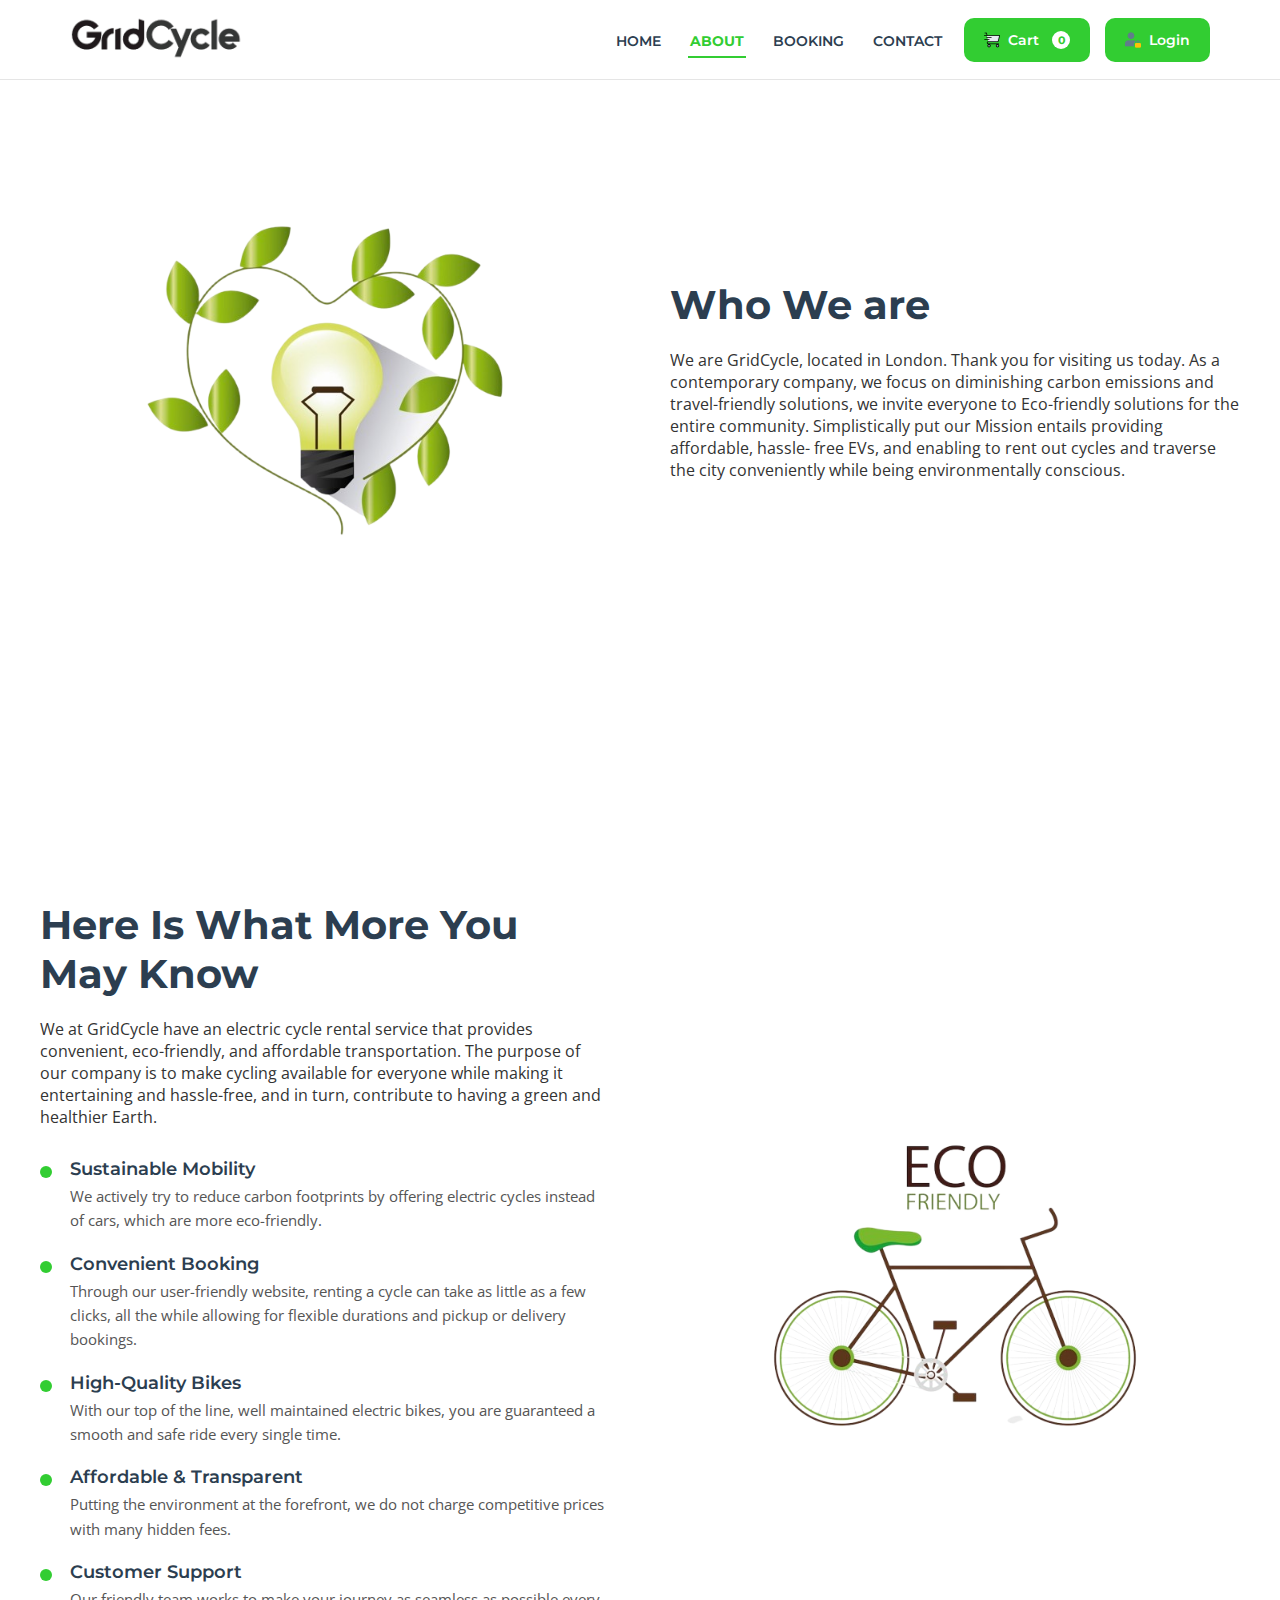
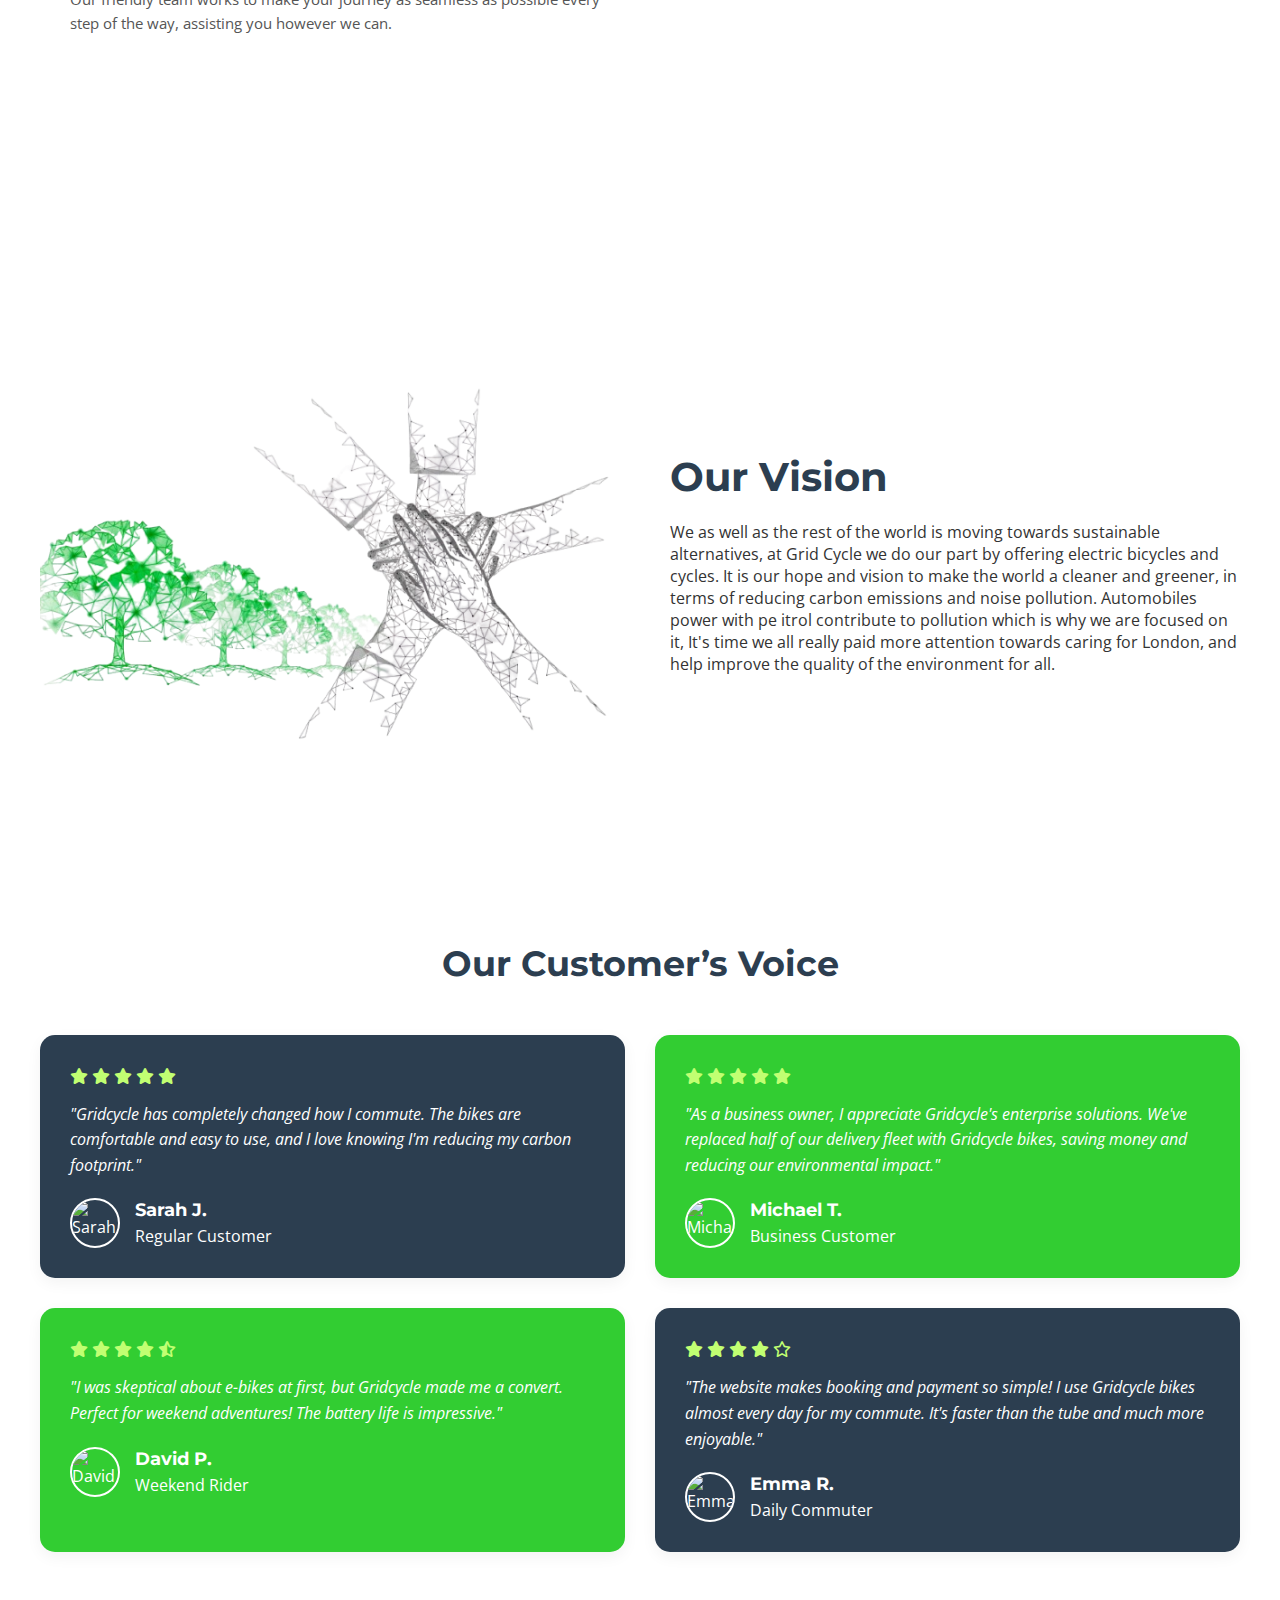
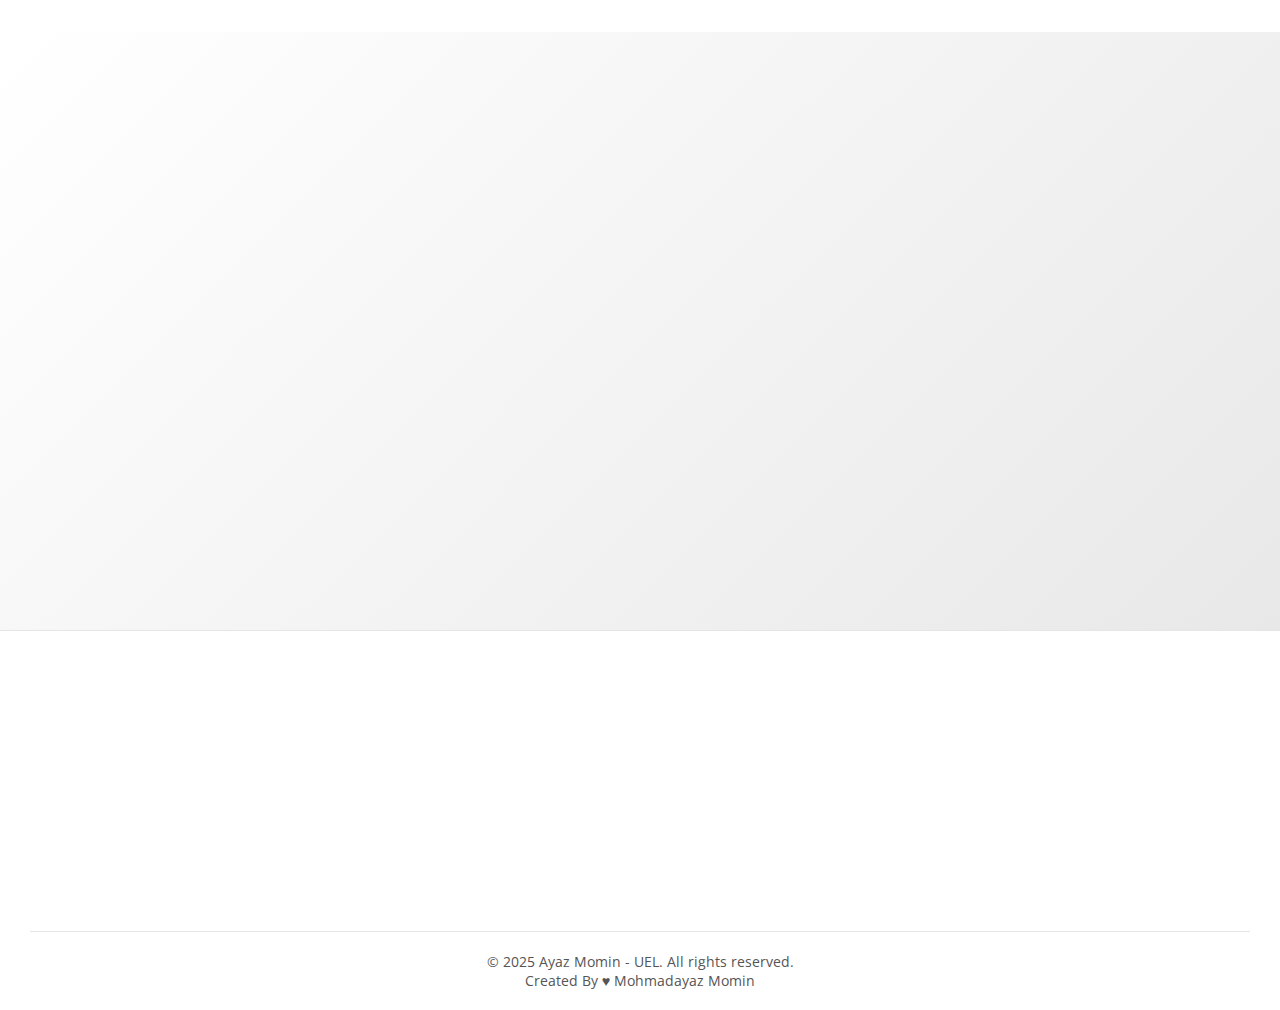
==== commit 7a38600a: "Initial commit" ====
--- a/about.html
+++ b/about.html
@@ -6,7 +6,7 @@
       name="viewport"
       content="width=device-width, initial-scale=1.0, minimum-scale=1.0, maximum-scale=1.0, user-scalable=no"
     />
-    <meta name="apple-mobile-web-app-capable" content="yes" />
+    <meta name="mobile-web-app-capable" content="yes">
     <title>About Us - Gridcycle</title>
     <link
       rel="stylesheet"
--- a/assets/css/style.css
+++ b/assets/css/style.css
@@ -17,6 +17,7 @@
   text-rendering: optimizeLegibility;
   -webkit-font-smoothing: antialiased;
 }
+
 
 #navbar {
   position: fixed;
@@ -166,16 +167,20 @@
   font-weight: 700;
 }
 
+
 #hamburger {
   display: none;
   cursor: pointer;
   width: 30px;
-  height: 20px;
+  height: 24px;
   position: relative;
   margin-left: 20px;
   z-index: 1001;
   flex-direction: column;
   justify-content: space-between;
+  background: transparent;
+  border: none;
+  padding: 0;
 }
 
 #hamburger span {
@@ -189,7 +194,7 @@
 }
 
 #hamburger.active span:nth-child(1) {
-  transform: rotate(45deg) translate(1px, -1px);
+  transform: rotate(45deg) translate(4px, -1px);
 }
 
 #hamburger.active span:nth-child(2) {
@@ -198,7 +203,7 @@
 }
 
 #hamburger.active span:nth-child(3) {
-  transform: rotate(-45deg) translate(1px, 1px);
+  transform: rotate(-45deg) translate(4px, 1px);
 }
 
 .mobile-nav-buttons {
@@ -215,62 +220,20 @@
   justify-content: center;
 }
 
-@media (max-width: 768px) {
-  #menu {
-    position: fixed;
-    top: 80px;
-    left: 0;
-    width: 100%;
-    background: white;
-    flex-direction: column;
-    padding: 0;
-    box-shadow: 0 10px 20px rgba(0, 0, 0, 0.1);
-    transform: translateY(-150%);
-    transition: transform 0.4s ease;
-    z-index: 999;
-    margin-right: 0;
-    height: calc(100vh - 80px);
-    overflow-y: auto;
-  }
-
-  #menu.active {
-    transform: translateY(0);
-  }
-
-  #menu li {
-    margin: 0;
-    width: 100%;
-    padding: 0 30px;
-  }
-
-  #menu li a {
-    display: block;
-    padding: 15px 0;
-    font-size: 16px;
-  }
-
-  .nav-buttons {
-    display: none;
-  }
-
-  #hamburger {
-    display: flex;
-  }
-}
 
 .hero-section {
-  padding: 120px 30px;
+  padding: 80px 20px;
   margin-top: 80px;
+  background-color: white;
   opacity: 0;
   transform: translateY(20px);
   animation: fadeInUp 0.8s forwards;
-  background-color: white;
 }
 
 .first-hero {
+  padding-top: 120px;
+  margin-top: 0;
   animation-delay: 0.2s;
-  margin-top: 0;
-  padding-top: 180px;
 }
 
 .how-it-works {
@@ -296,92 +259,52 @@
   max-width: 1200px;
   margin: 0 auto;
   display: flex;
+  flex-direction: column;
   align-items: center;
-  gap: 60px;
-}
-
-.how-it-works .hero-container {
-  flex-direction: row;
-}
-
-.why-choose .hero-container {
-  flex-direction: row-reverse;
-}
-
-.who-we-are .hero-container {
-  flex-direction: row;
+  gap: 40px;
 }
 
 .hero-text {
-  flex: 1;
+  width: 100%;
+  text-align: center;
+  order: 2;
 }
 
 .hero-image {
-  flex: 1;
+  width: 100%;
   display: flex;
   justify-content: center;
   align-items: center;
-  perspective: 1000px;
+  order: 1;
 }
 
 .hero-image img {
   max-width: 100%;
   height: auto;
-  max-height: 500px;
+  max-height: 400px;
   object-fit: contain;
-  transition: all 0.5s ease;
-  transform-style: preserve-3d;
-}
-
-.hero-image:hover img {
-  transform: translateZ(20px) rotateY(5deg) scale(1.03);
-  filter: drop-shadow(0 15px 30px rgba(0, 0, 0, 0.15));
 }
 
 .heading {
   font-family: "Montserrat", sans-serif;
-  font-size: 2.5rem;
+  font-size: 2rem;
   font-weight: 700;
   margin-bottom: 20px;
   color: #2c3e50;
-  position: relative;
-  display: inline-block;
-  transition: all 0.3s ease;
-}
-
-.heading:hover {
-  color: #32cd32;
-  transform: translateX(5px);
 }
 
 .lead {
   font-size: 1.1rem;
-  line-height: 1.7;
+  line-height: 1.6;
   margin-bottom: 30px;
   color: #555;
-  transition: all 0.3s ease;
-}
-
-.lead:hover {
-  color: #333;
-}
-
-.who-we-are .subtext {
-  text-align: left;
-  margin-bottom: 30px;
-  font-size: 1.1rem;
-  line-height: 1.7;
-  color: #555;
-  transition: all 0.3s ease;
-}
-
-.who-we-are .subtext:hover {
-  color: #333;
 }
 
 .button-group {
   display: flex;
-  gap: 20px;
+  flex-direction: column;
+  gap: 15px;
+  align-items: center;
 }
 
 .btn {
@@ -395,9 +318,11 @@
   align-items: center;
   gap: 12px;
   transition: all 0.3s ease;
+  width: 100%;
+  max-width: 250px;
+  justify-content: center;
   position: relative;
   overflow: hidden;
-  min-height: 48px;
 }
 
 .btn::after {
@@ -453,6 +378,7 @@
   transform: rotate(10deg) scale(1.2);
 }
 
+
 .features-list {
   list-style: none;
   padding-left: 0;
@@ -509,6 +435,7 @@
   color: #555;
 }
 
+
 .products-section {
   padding: 80px 30px;
   background: white;
@@ -605,6 +532,7 @@
   width: 100%;
   justify-content: center;
 }
+
 
 .modal-overlay {
   position: fixed;
@@ -989,6 +917,7 @@
   background: #34495e;
 }
 
+
 .toast-container {
   position: fixed;
   top: 20px;
@@ -1043,6 +972,7 @@
   font-weight: bold;
 }
 
+
 .login-required {
   text-align: center;
   padding: 20px;
@@ -1060,6 +990,7 @@
   gap: 15px;
   margin-top: 30px;
 }
+
 
 .cta-section {
   padding: 100px 30px;
@@ -1138,6 +1069,7 @@
   min-width: 200px;
 }
 
+
 .footer {
   background: white;
   padding: 60px 30px 20px;
@@ -1261,6 +1193,7 @@
   font-size: 0.9rem;
 }
 
+
 .animated {
   opacity: 1 !important;
   transform: translateY(0) !important;
@@ -1269,6 +1202,7 @@
 .feature-item.animated {
   transform: translateX(0) !important;
 }
+
 
 .cookies-alert {
   position: fixed;
@@ -1340,68 +1274,152 @@
   background: #e0e0e0;
 }
 
-@media (max-width: 1200px) {
+
+@media (min-width: 992px) {
+  .hero-section {
+    padding: 120px 30px;
+  }
+
+  .first-hero {
+    padding-top: 180px;
+  }
+
+  .hero-container {
+    flex-direction: row;
+    gap: 60px;
+  }
+
+  .hero-text {
+    flex: 1;
+    text-align: left;
+    order: initial;
+  }
+
+  .hero-image {
+    flex: 1;
+    order: initial;
+  }
+
+  .heading {
+    font-size: 2.5rem;
+  }
+
+  .button-group {
+    flex-direction: row;
+    justify-content: flex-start;
+  }
+
+  .btn {
+    width: auto;
+  }
+
+
+  .how-it-works .hero-container {
+    flex-direction: row;
+  }
+
+  .why-choose .hero-container {
+    flex-direction: row-reverse;
+  }
+
+  .who-we-are .hero-container {
+    flex-direction: row;
+  }
+}
+
+
+@media (max-width: 768px) {
+  #menu {
+    position: fixed;
+    top: 80px;
+    left: 0;
+    width: 100%;
+    background: white;
+    flex-direction: column;
+    padding: 20px 0;
+    box-shadow: 0 10px 20px rgba(0, 0, 0, 0.1);
+    transform: translateY(-150%);
+    transition: transform 0.4s ease;
+    z-index: 999;
+    max-height: calc(100vh - 80px);
+    overflow-y: auto;
+  }
+
+  #menu.active {
+    transform: translateY(0);
+  }
+
+  #menu li {
+    margin: 0;
+    width: 100%;
+    padding: 0 30px;
+  }
+
+  #menu li a {
+    display: block;
+    padding: 15px 0;
+    font-size: 16px;
+    border-bottom: 1px solid #eee;
+  }
+
+  #menu li:last-child a {
+    border-bottom: none;
+  }
+
+  .nav-buttons {
+    display: none;
+  }
+
+  #hamburger {
+    display: flex;
+  }
+
+  .mobile-nav-buttons {
+    display: flex;
+  }
+
+
+  .hero-section {
+    padding: 60px 20px;
+  }
+
+  .first-hero {
+    padding-top: 100px;
+  }
+
+  .heading {
+    font-size: 1.8rem;
+  }
+
+  .lead {
+    font-size: 1rem;
+  }
+}
+
+
+@media (max-width: 576px) {
+  .hero-section {
+    padding: 50px 15px;
+  }
+
+  .first-hero {
+    padding-top: 90px;
+  }
+
+  .heading {
+    font-size: 1.6rem;
+  }
+
   .cta-card {
-    padding: 60px;
+    padding: 30px 20px;
   }
 
   .cta-heading {
-    font-size: 2.5rem;
-  }
-}
-
-@media (max-width: 992px) {
-  .hero-container {
-    gap: 40px;
-  }
-
-  .cta-card {
-    padding: 50px 40px;
-  }
-
-  .products-container {
-    grid-template-columns: repeat(auto-fit, minmax(280px, 1fr));
-  }
-}
-
-@media (max-width: 768px) {
-  .hero-container {
-    flex-direction: column;
-    padding: 0 20px;
-    gap: 40px;
-  }
-
-  .hero-text {
-    text-align: left;
-    padding: 0;
-  }
-
-  .heading,
-  .lead,
-  .subtext {
-    text-align: left;
-  }
-
-  .button-group {
-    flex-direction: column;
-    align-items: flex-start;
-    gap: 15px;
-  }
-
-  .hero-section {
-    padding: 80px 20px;
-  }
-
-  .first-hero {
-    padding-top: 120px;
-  }
-
-  .hero-image img {
-    max-width: 80%;
-  }
-
-  .cta-card {
-    padding: 40px 30px;
+    font-size: 1.8rem;
+  }
+
+  .cta-text {
+    font-size: 1.1rem;
   }
 
   .cta-buttons {
@@ -1413,100 +1431,8 @@
   .cta-btn-green {
     width: 100%;
   }
-
-  .footer-container {
-    flex-direction: column;
-  }
-
-  .footer-right {
-    margin-top: 40px;
-    justify-content: flex-start;
-  }
-
-  .booking-modal {
-    width: 95%;
-    padding: 20px;
-  }
-
-  .step:not(:last-child)::after {
-    display: none;
-  }
-
-  .step-title {
-    display: none;
-  }
-
-  .time-slots-grid {
-    grid-template-columns: repeat(auto-fill, minmax(80px, 1fr));
-  }
-
-  .modal-actions {
-    flex-direction: column;
-    gap: 12px;
-  }
-
-  .modal-btn {
-    width: 100%;
-  }
-
-  .btn {
-    min-height: 48px;
-  }
-}
-
-@media (max-width: 576px) {
-  .hero-section {
-    padding: 80px 15px;
-  }
-
-  .first-hero {
-    padding-top: 100px;
-  }
-
-  .heading {
-    font-size: 2rem;
-  }
-
-  .lead,
-  .subtext {
-    font-size: 1rem;
-  }
-
-  .cta-card {
-    padding: 30px 20px;
-  }
-
-  .cta-heading {
-    font-size: 1.8rem;
-  }
-
-  .products-section {
-    padding: 60px 15px;
-  }
-
-  .product-card {
-    width: 100%;
-    max-width: 350px;
-    margin: 0 auto 30px;
-  }
-
-  .products-container {
-    grid-template-columns: 1fr;
-    padding: 0;
-  }
-
-  .login-required-buttons {
-    flex-direction: column;
-  }
-
-  .nav-btn {
-    padding: 16px;
-  }
-
-  .product-btn {
-    padding: 16px;
-  }
-}
+}
+
 
 @media (prefers-reduced-motion: reduce) {
   * {
@@ -1522,4 +1448,35 @@
     opacity: 1 !important;
     transform: none !important;
   }
+}
+
+
+.footer-contact p {
+  color: #555;
+  margin-bottom: 10px;
+  font-family: "Open Sans", sans-serif;
+  transition: all 0.3s ease;
+}
+
+.footer-contact p:hover {
+  color: #333;
+  text-decoration: none;
+  
+}
+
+
+.footer-contact p a,
+.footer-contact p a:visited {
+  color: #555;
+  
+  text-decoration: none;
+  
+  transition: all 0.3s ease;
+}
+
+.footer-contact p a:hover {
+  color: #32cd32;
+  
+  text-decoration: none;
+  
 }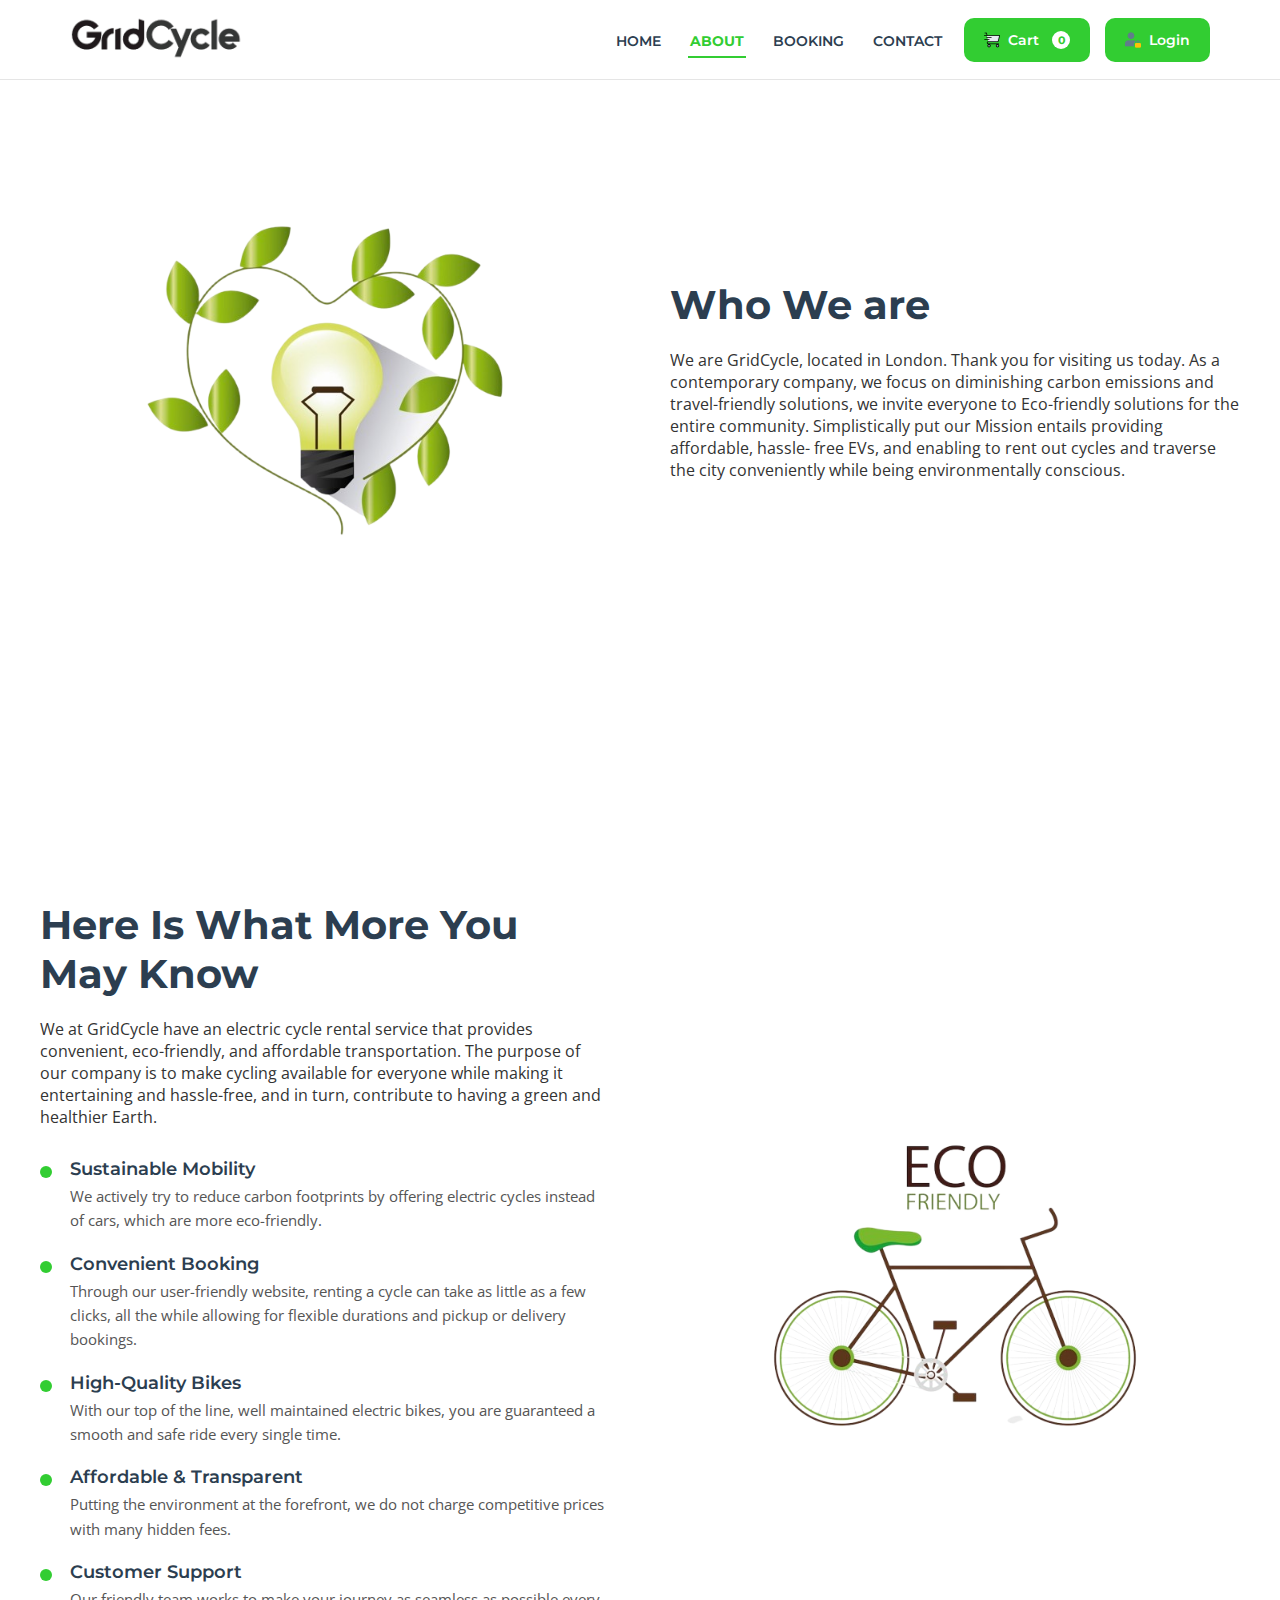
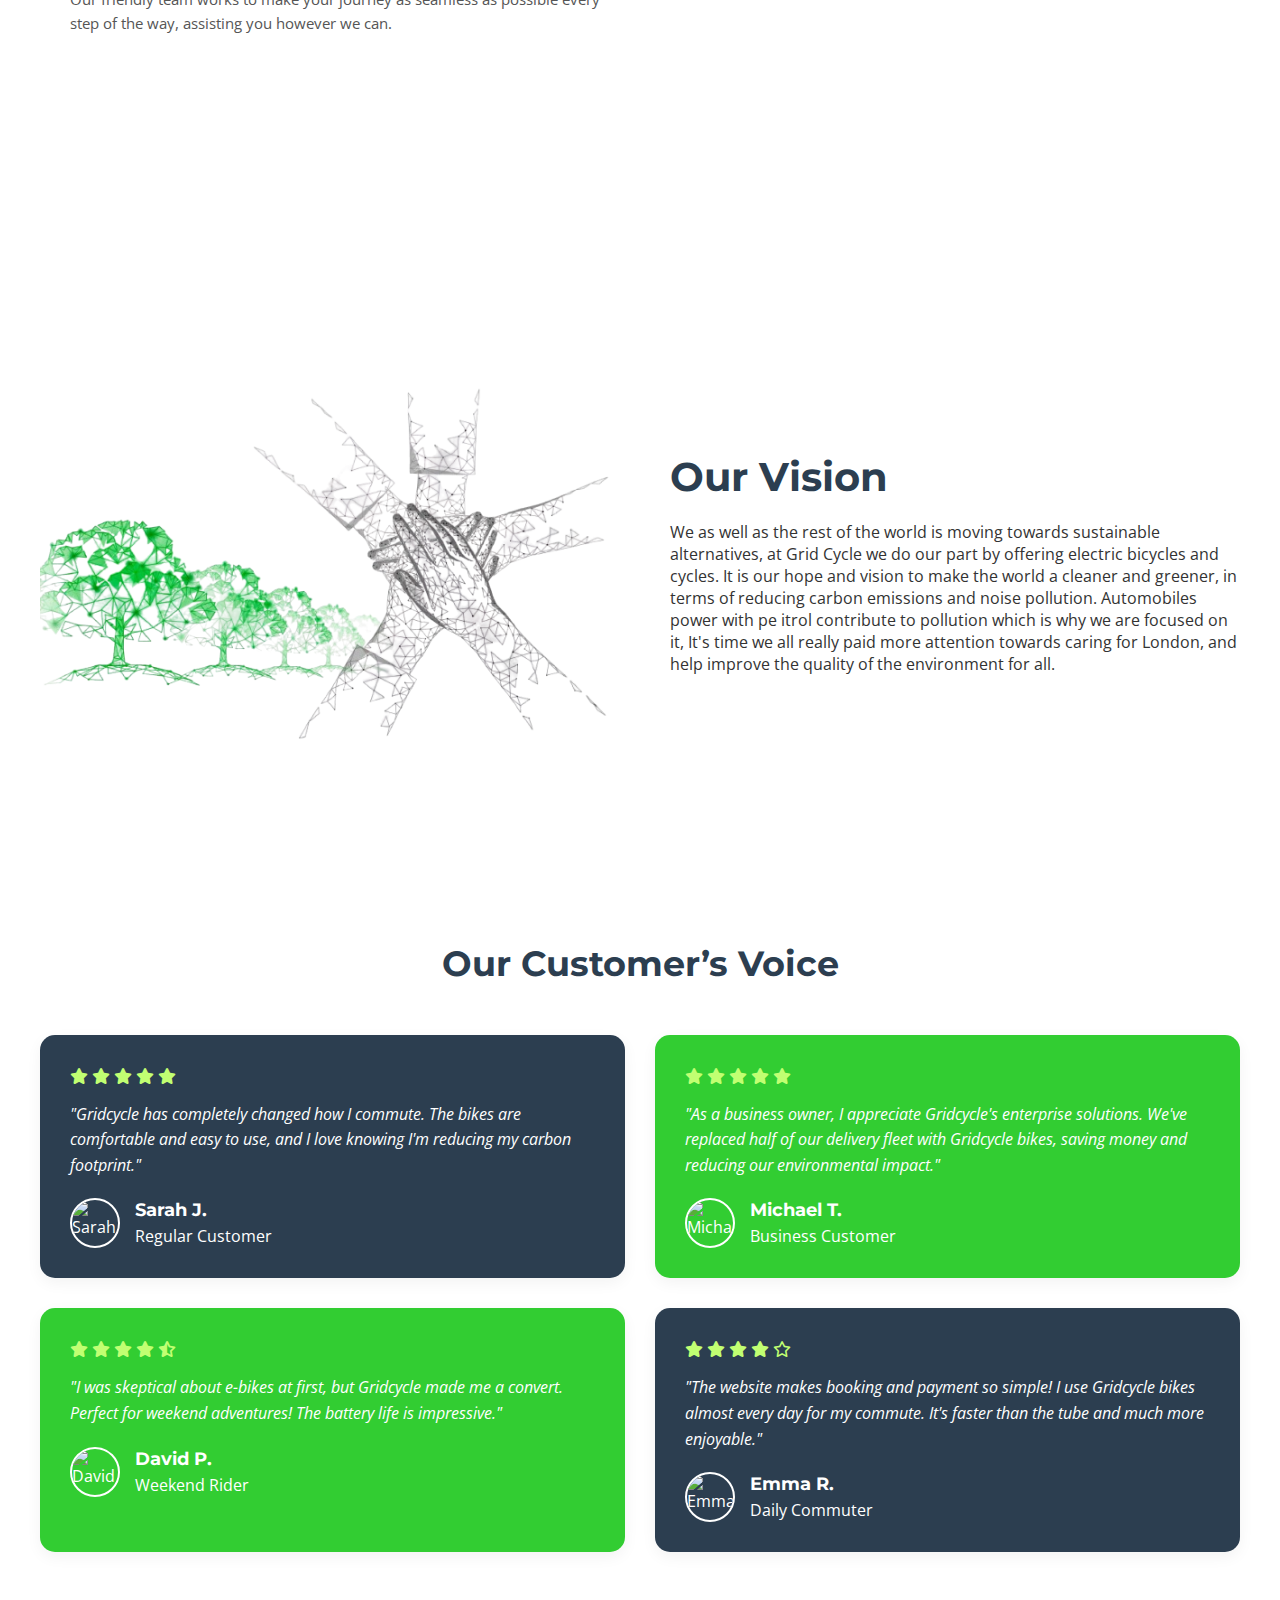
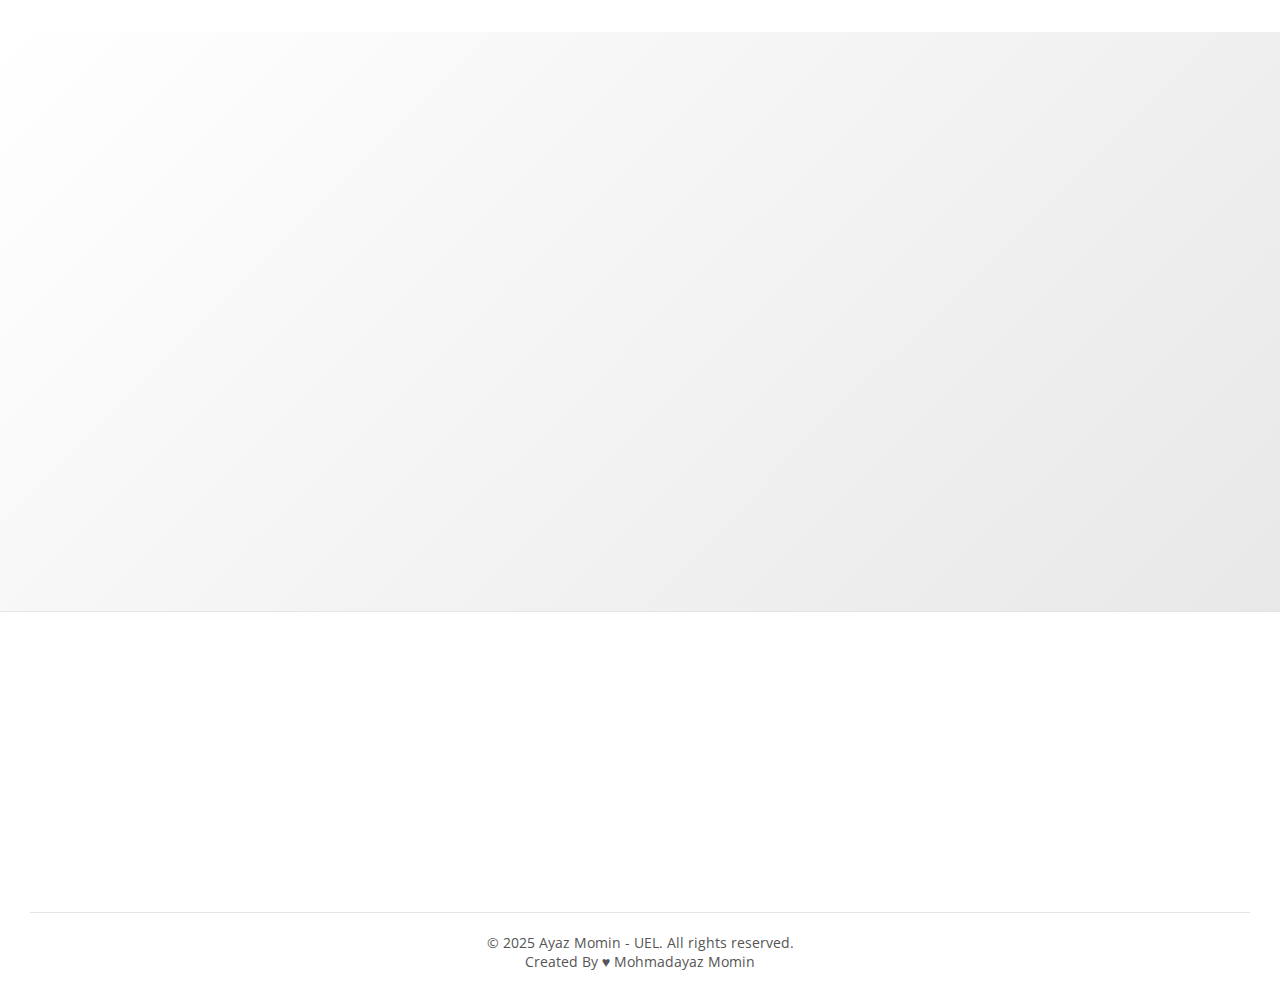
==== commit d031924a: "Initial commit" ====
--- a/about.html
+++ b/about.html
@@ -18,6 +18,7 @@
     />
     <link rel="stylesheet" href="assets/css/style.css" />
     <link rel="stylesheet" href="assets/css/about.css" />
+    <link rel="stylesheet" href="assets/css/cart.css"/>
     <link rel="icon" href="assets/img/favico.ico" />
   </head>
   <body>
--- a/assets/css/style.css
+++ b/assets/css/style.css
@@ -1479,4 +1479,4 @@
   
   text-decoration: none;
   
-}+}
--- a/assets/css/cart.css
+++ b/assets/css/cart.css
@@ -0,0 +1,747 @@
+* {
+    margin: 0;
+    padding: 0;
+    box-sizing: border-box;
+    -webkit-tap-highlight-color: transparent;
+}
+
+body {
+    font-family: "Open Sans", sans-serif;
+    background: white;
+    color: #333;
+    overflow-x: hidden;
+    text-rendering: optimizeLegibility;
+    -webkit-font-smoothing: antialiased;
+}
+
+#navbar {
+    position: fixed;
+    top: 0;
+    width: 100%;
+    z-index: 1000;
+    height: 80px;
+    background: white;
+    border-bottom: 1px solid rgba(0, 0, 0, 0.1);
+    transition: all 0.4s ease;
+    -webkit-backface-visibility: hidden;
+}
+
+#navbar.scrolled {
+    box-shadow: 0 4px 15px rgba(0, 0, 0, 0.1);
+    height: 70px;
+}
+
+.nav-wrapper {
+    display: flex;
+    justify-content: space-between;
+    align-items: center;
+    max-width: 1200px;
+    margin: 0 auto;
+    padding: 0 30px;
+    height: 100%;
+}
+
+.nav-content-right {
+    display: flex;
+    align-items: center;
+}
+
+.logo img {
+    height: 45px;
+    transition: transform 0.3s cubic-bezier(0.175, 0.885, 0.32, 1.275);
+}
+
+.logo:hover img {
+    transform: scale(1.1) rotate(-5deg);
+}
+
+#menu {
+    display: flex;
+    list-style: none;
+    align-items: center;
+    margin-right: 20px;
+}
+
+#menu li {
+    margin-left: 25px;
+    position: relative;
+}
+
+#menu li:first-child {
+    margin-left: 0;
+}
+
+#menu li a {
+    color: #2c3e50;
+    text-decoration: none;
+    font-family: "Montserrat", sans-serif;
+    font-size: 14px;
+    font-weight: 600;
+    text-transform: uppercase;
+    padding: 8px 2px;
+    transition: all 0.3s ease;
+    position: relative;
+}
+
+#menu li a::after {
+    content: "";
+    position: absolute;
+    width: 0;
+    height: 2px;
+    bottom: 0;
+    left: 0;
+    background-color: #32cd32;
+    transition: width 0.3s ease;
+}
+
+#menu li a:hover::after,
+#menu li a.active::after {
+    width: 100%;
+}
+
+#menu li a:hover {
+    color: #32cd32;
+}
+
+#menu li a.active {
+    color: #32cd32;
+    font-weight: 700;
+}
+
+.nav-buttons {
+    display: flex;
+    gap: 15px;
+}
+
+.nav-btn {
+    display: flex;
+    align-items: center;
+    gap: 8px;
+    padding: 10px 20px;
+    background: #32cd32;
+    color: white;
+    border: none;
+    border-radius: 10px;
+    font-family: "Montserrat", sans-serif;
+    font-size: 14px;
+    font-weight: 600;
+    cursor: pointer;
+    transition: all 0.3s cubic-bezier(0.175, 0.885, 0.32, 1.275);
+    min-height: 44px;
+    text-decoration: none !important;
+}
+
+.nav-btn:hover {
+    background: #28a428;
+    transform: translateY(-3px);
+    box-shadow: 0 5px 15px rgba(50, 205, 50, 0.4);
+}
+
+.btn-icon {
+    width: 16px;
+    height: 16px;
+    object-fit: contain;
+    transition: transform 0.3s ease;
+}
+
+.nav-btn:hover .btn-icon {
+    transform: rotate(10deg) scale(1.1);
+}
+
+.cart-count {
+    background: white;
+    color: #32cd32;
+    border-radius: 50%;
+    width: 18px;
+    height: 18px;
+    display: flex;
+    align-items: center;
+    justify-content: center;
+    font-size: 11px;
+    margin-left: 5px;
+    font-weight: 700;
+}
+
+#hamburger {
+    display: none;
+    cursor: pointer;
+    width: 30px;
+    height: 20px;
+    position: relative;
+    margin-left: 20px;
+    z-index: 1001;
+    flex-direction: column;
+    justify-content: space-between;
+}
+
+#hamburger span {
+    display: block;
+    height: 3px;
+    width: 100%;
+    background: #32cd32;
+    border-radius: 3px;
+    transition: all 0.3s ease;
+    transform-origin: left center;
+}
+
+#hamburger.active span:nth-child(1) {
+    transform: rotate(45deg) translate(1px, -1px);
+}
+
+#hamburger.active span:nth-child(2) {
+    opacity: 0;
+    width: 0;
+}
+
+#hamburger.active span:nth-child(3) {
+    transform: rotate(-45deg) translate(1px, 1px);
+}
+
+.mobile-nav-buttons {
+    display: none;
+    flex-direction: column;
+    gap: 15px;
+    padding: 20px;
+    border-top: 1px solid #eee;
+}
+
+.cart-page {
+    padding: 120px 30px 80px;
+    max-width: 1200px;
+    margin: 0 auto;
+}
+
+.cart-header {
+    margin-bottom: 40px;
+    text-align: center;
+    animation: fadeInDown 0.6s ease;
+}
+
+@keyframes fadeInDown {
+    from {
+        opacity: 0;
+        transform: translateY(-30px);
+    }
+
+    to {
+        opacity: 1;
+        transform: translateY(0);
+    }
+}
+
+.cart-header h1 {
+    font-family: "Montserrat", sans-serif;
+    font-size: 2.5rem;
+    color: #2c3e50;
+    margin-bottom: 10px;
+}
+
+.cart-header p {
+    color: #555;
+    font-size: 1.1rem;
+}
+
+.cart-container {
+    background: white;
+    border-radius: 20px;
+    padding: 30px;
+    box-shadow: 0 5px 20px rgba(0, 0, 0, 0.05);
+    animation: fadeInUp 0.6s ease;
+}
+
+@keyframes fadeInUp {
+    from {
+        opacity: 0;
+        transform: translateY(30px);
+    }
+
+    to {
+        opacity: 1;
+        transform: translateY(0);
+    }
+}
+
+.cart-items {
+    margin-bottom: 30px;
+}
+
+.cart-item {
+    display: flex;
+    justify-content: space-between;
+    align-items: center;
+    padding: 20px 0;
+    border-bottom: 1px solid #eee;
+    transition: all 0.3s ease;
+}
+
+.cart-item:hover {
+    background: rgba(0, 0, 0, 0.02);
+}
+
+.cart-item:last-child {
+    border-bottom: none;
+}
+
+.cart-item-details {
+    flex: 1;
+    display: flex;
+    align-items: center;
+    gap: 20px;
+}
+
+.cart-item-image {
+    width: 80px;
+    height: 80px;
+    border-radius: 10px;
+    overflow: hidden;
+    border: 1px solid #eee;
+}
+
+.cart-item-image img {
+    width: 100%;
+    height: 100%;
+    object-fit: cover;
+    transition: transform 0.3s ease;
+}
+
+.cart-item:hover .cart-item-image img {
+    transform: scale(1.05);
+}
+
+.cart-item-info h3 {
+    font-family: "Montserrat", sans-serif;
+    font-size: 1.2rem;
+    margin-bottom: 5px;
+    color: #2c3e50;
+}
+
+.cart-item-info p {
+    color: #555;
+    font-size: 0.9rem;
+}
+
+.cart-item-date {
+    font-size: 0.9rem;
+    color: #777;
+    margin-top: 5px;
+}
+
+.cart-item-actions {
+    display: flex;
+    align-items: center;
+    gap: 15px;
+}
+
+.cart-item-price {
+    font-family: "Montserrat", sans-serif;
+    font-weight: 600;
+    min-width: 80px;
+    text-align: right;
+}
+
+.action-btn {
+    background: none;
+    border: none;
+    cursor: pointer;
+    color: #555;
+    transition: all 0.3s ease;
+    font-size: 1rem;
+    display: flex;
+    align-items: center;
+    gap: 5px;
+    text-decoration: none !important;
+}
+
+.action-btn:hover {
+    color: #32cd32;
+}
+
+.action-btn.delete {
+    color: #e74c3c;
+}
+
+.action-btn.delete:hover {
+    color: #c0392b;
+}
+
+.empty-cart {
+    text-align: center;
+    padding: 50px 0;
+}
+
+.empty-cart i {
+    font-size: 3rem;
+    color: #ddd;
+    margin-bottom: 20px;
+}
+
+.empty-cart h3 {
+    font-family: "Montserrat", sans-serif;
+    font-size: 1.5rem;
+    color: #555;
+    margin-bottom: 15px;
+}
+
+.empty-cart p {
+    color: #777;
+    margin-bottom: 25px;
+}
+
+.empty-cart a {
+    text-decoration: none !important;
+}
+
+.cart-summary {
+    border-top: 2px solid #eee;
+    padding-top: 30px;
+}
+
+.summary-row {
+    display: flex;
+    justify-content: space-between;
+    margin-bottom: 15px;
+}
+
+.summary-row.total {
+    font-family: "Montserrat", sans-serif;
+    font-weight: 600;
+    font-size: 1.2rem;
+    padding-top: 15px;
+    border-top: 1px solid #eee;
+}
+
+.cart-actions {
+    display: flex;
+    justify-content: space-between;
+    margin-top: 30px;
+    flex-wrap: wrap;
+    gap: 15px;
+}
+
+.action-group {
+    display: flex;
+    gap: 15px;
+}
+
+.btn {
+    padding: 15px 30px;
+    font-family: "Montserrat", sans-serif;
+    font-size: 1rem;
+    font-weight: 600;
+    border-radius: 10px;
+    cursor: pointer;
+    display: flex;
+    align-items: center;
+    gap: 10px;
+    transition: all 0.3s ease;
+    text-decoration: none !important;
+}
+
+.btn i {
+    font-size: 1rem;
+}
+
+.btn-outline {
+    background: white;
+    border: 2px solid #2c3e50;
+    color: #2c3e50;
+}
+
+.btn-outline:hover {
+    background: #f5f5f5;
+}
+
+.btn-danger {
+    background: #e74c3c;
+    color: white;
+    border: none;
+}
+
+.btn-danger:hover {
+    background: #c0392b;
+    transform: translateY(-2px);
+    box-shadow: 0 4px 8px rgba(0, 0, 0, 0.1);
+}
+
+.btn-primary {
+    background: #32cd32;
+    color: white;
+    border: none;
+}
+
+.btn-primary:hover {
+    background: #28a428;
+    transform: translateY(-2px);
+    box-shadow: 0 4px 8px rgba(0, 0, 0, 0.1);
+}
+
+.toast {
+    position: fixed;
+    bottom: 30px;
+    left: 50%;
+    transform: translateX(-50%);
+    background: #2c3e50;
+    color: white;
+    padding: 15px 25px;
+    border-radius: 8px;
+    font-family: "Montserrat", sans-serif;
+    font-weight: 500;
+    display: flex;
+    align-items: center;
+    gap: 10px;
+    z-index: 1000;
+    opacity: 0;
+    visibility: hidden;
+    transition: all 0.3s ease;
+    box-shadow: 0 4px 15px rgba(0, 0, 0, 0.2);
+}
+
+.toast.show {
+    opacity: 1;
+    visibility: visible;
+    animation: slideUp 0.3s ease;
+}
+
+@keyframes slideUp {
+    from {
+        transform: translate(-50%, 20px);
+    }
+
+    to {
+        transform: translate(-50%, 0);
+    }
+}
+
+.toast i {
+    font-size: 1.2rem;
+}
+
+.toast.error {
+    background: #e74c3c;
+}
+
+.footer {
+    background: white;
+    padding: 60px 30px 20px;
+    border-top: 1px solid rgba(0, 0, 0, 0.1);
+}
+
+.footer-container {
+    max-width: 1200px;
+    margin: 0 auto;
+    display: flex;
+    justify-content: space-between;
+}
+
+.footer-left {
+    flex: 1;
+}
+
+.footer-logo img {
+    height: 40px;
+    margin-bottom: 15px;
+    transition: transform 0.3s ease;
+}
+
+.footer-logo:hover img {
+    transform: scale(1.1) rotate(-5deg);
+}
+
+.footer-tagline {
+    font-family: "Montserrat", sans-serif;
+    color: #008000;
+    font-weight: 600;
+    margin-bottom: 20px;
+    font-size: 1.2rem;
+    transition: all 0.3s ease;
+}
+
+.footer-tagline:hover {
+    color: #32cd32;
+    transform: translateX(5px);
+}
+
+.footer-contact p {
+    color: #555;
+    margin-bottom: 10px;
+    font-family: "Open Sans", sans-serif;
+    transition: all 0.3s ease;
+}
+
+.footer-contact p:hover {
+    color: #333;
+}
+
+.footer-right {
+    flex: 1;
+    display: flex;
+    justify-content: flex-end;
+}
+
+.footer-sitemap h4 {
+    font-family: "Montserrat", sans-serif;
+    font-size: 1.1rem;
+    margin-bottom: 20px;
+    color: #2c3e50;
+    transition: all 0.3s ease;
+}
+
+.footer-sitemap h4:hover {
+    color: #32cd32;
+    transform: translateX(5px);
+}
+
+.footer-sitemap ul {
+    list-style: none;
+    display: flex;
+    flex-wrap: wrap;
+    gap: 15px 30px;
+    max-width: 300px;
+}
+
+.footer-sitemap li {
+    margin-bottom: 0;
+    flex: 0 0 calc(50% - 15px);
+}
+
+.footer-sitemap a {
+    color: #555;
+    text-decoration: none;
+    font-family: "Open Sans", sans-serif;
+    transition: all 0.3s ease;
+    position: relative;
+}
+
+.footer-sitemap a::after {
+    content: "";
+    position: absolute;
+    width: 0;
+    height: 2px;
+    bottom: -2px;
+    left: 0;
+    background-color: #32cd32;
+    transition: width 0.3s ease;
+}
+
+.footer-sitemap a:hover {
+    color: #32cd32;
+}
+
+.footer-sitemap a:hover::after {
+    width: 100%;
+}
+
+.footer-bottom {
+    text-align: center;
+    padding-top: 20px;
+    margin-top: 40px;
+    border-top: 1px solid rgba(0, 0, 0, 0.1);
+    color: #555;
+    font-size: 0.9rem;
+}
+
+@media (max-width: 768px) {
+    .cart-page {
+        padding: 100px 20px 60px;
+    }
+
+    .cart-header h1 {
+        font-size: 2rem;
+    }
+
+    .cart-item {
+        flex-direction: column;
+        align-items: flex-start;
+        gap: 15px;
+    }
+
+    .cart-item-details {
+        width: 100%;
+    }
+
+    .cart-item-actions {
+        width: 100%;
+        justify-content: flex-end;
+    }
+
+    .action-group {
+        width: 100%;
+        justify-content: space-between;
+    }
+
+    .btn {
+        flex: 1;
+        justify-content: center;
+    }
+
+    #hamburger {
+        display: flex;
+    }
+
+    #menu {
+        position: fixed;
+        top: 80px;
+        left: 0;
+        width: 100%;
+        background: white;
+        flex-direction: column;
+        padding: 20px 30px;
+        box-shadow: 0 10px 20px rgba(0, 0, 0, 0.1);
+        transform: translateY(-150%);
+        transition: transform 0.4s ease;
+        z-index: 999;
+        margin-right: 0;
+    }
+
+    #menu.active {
+        transform: translateY(0);
+    }
+
+    #menu li {
+        margin: 15px 0;
+    }
+
+    .nav-buttons {
+        display: none;
+    }
+
+    .mobile-nav-buttons {
+        display: flex;
+    }
+
+    .footer-container {
+        flex-direction: column;
+    }
+
+    .footer-right {
+        margin-top: 40px;
+        justify-content: flex-start;
+    }
+}
+
+@media (max-width: 576px) {
+    .cart-page {
+        padding: 100px 15px 50px;
+    }
+
+    .cart-container {
+        padding: 20px;
+    }
+
+    .cart-item-details {
+        flex-direction: column;
+        align-items: flex-start;
+        gap: 10px;
+    }
+
+    .cart-item-image {
+        width: 100%;
+        height: auto;
+        aspect-ratio: 16/9;
+    }
+
+    .toast {
+        width: 90%;
+        text-align: center;
+    }
+}